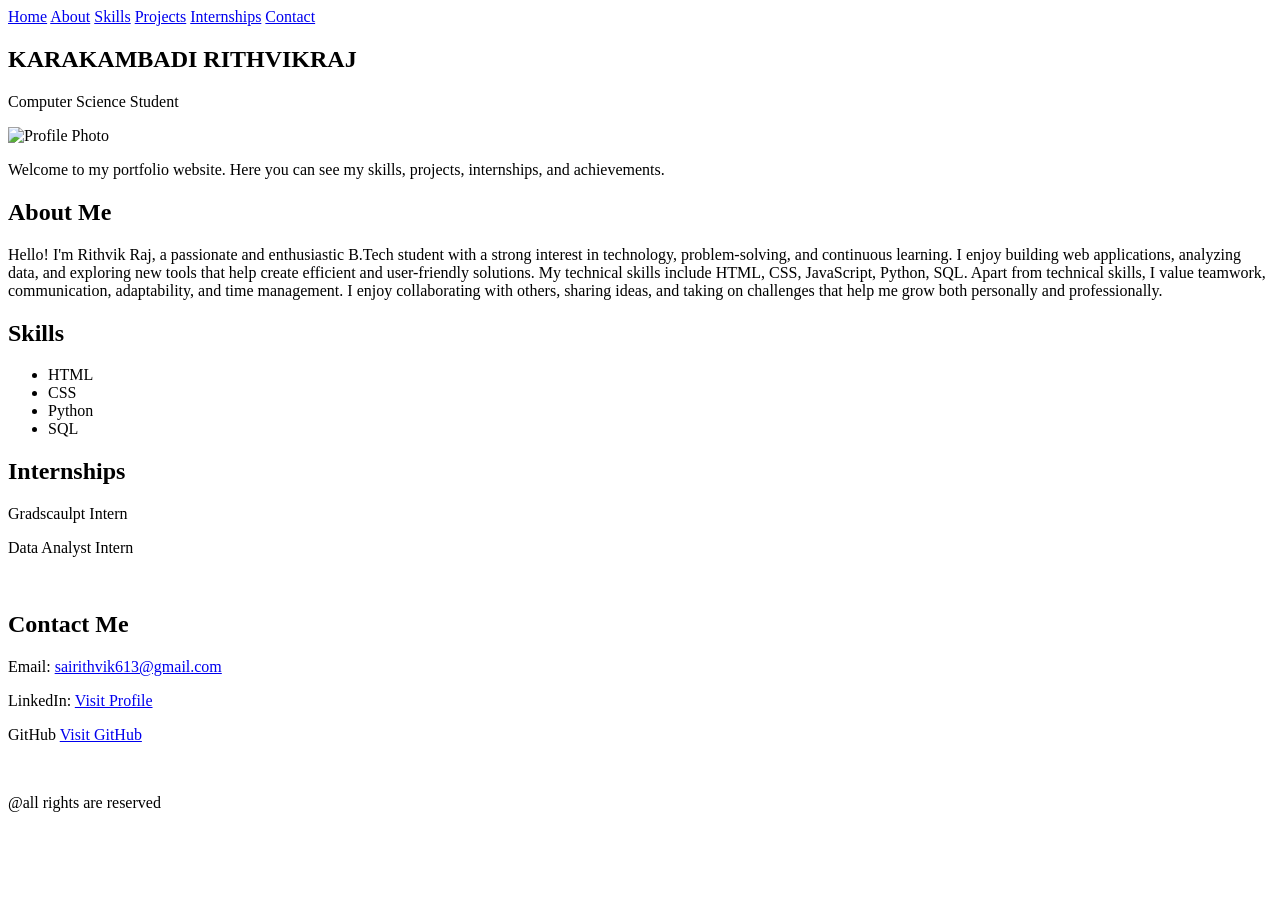
==== index.html @ 96484dbb "Add files via upload" ====
<html>
    <head>
        <meta name="viewport" content="width=device-width, initial-scale=1.0">
        <title>my portfolio</title>
        <link rel="stylesheet" href="style1.css">
    </head>
    <body>
        <nav>
            <a href="#home">Home</a>
            <a href="#about">About</a>
            <a href="#skills">Skills</a>
            <a href="#projects">Projects</a>
            <a href="#internships">Internships</a>
            <a href="#contact">Contact</a>
         </nav>
         <section id="home">
            <h1>KARAKAMBADI RITHVIKRAJ</h1>
            <p>Computer Science Student</p>
            <img src="profile1.jpg" alt="Profile Photo">
            <p>
                Welcome to my portfolio website.
                Here you can see  my skills,
                projects, internships, and achievements.
                </p>
             </section>
             <section id="about">
                <h2>About Me</h2>
                <p>
                    Hello! I'm Rithvik Raj, a passionate and enthusiastic B.Tech student with a strong interest in technology, problem-solving, and continuous learning. I enjoy building web applications, analyzing data, and exploring new tools that help create efficient and user-friendly solutions.
                    My technical skills include HTML, CSS, JavaScript, Python, SQL.
                    Apart from technical skills, I value teamwork, communication, adaptability, and time management. I enjoy collaborating with others, sharing ideas, and taking on challenges that help me grow both personally and professionally.
                </p>
            </section>
            <section id="skills">
                <h2>Skills</h2>
                <ul>
                    <li>HTML</li>
                    <li>CSS</li>
                    <li>Python</li>
                    <li>SQL</li>
                </ul>
            </section>
            <section id="internships">
                <h2>Internships</h2>
                <p>Gradscaulpt Intern</p>
                <p>Data Analyst Intern</p>
                <br>
            </section>
            <section id="contact">
                <h2>Contact Me</h2>
                 <p>
                    Email:

    <a href="mailto:sairithvik613@gmail.com">
        sairithvik613@gmail.com</a>
    </p>
     <p>
    LinkedIn:
    <a href="https://www.linkedin.com/in/rithvikraj-karakambadi-03bb1b37b" target="_blank">
        Visit Profile
    </a>
     </p>
     <p>
     GitHub
     <a href="https://github.com/rithvikraj-hub" target="_blank">
         Visit GitHub
     </a>
     </p>
    <br>
    </section>
    <footer>
    <p>@all rights are reserved</p>
    </footer>
    </body>
  </html>
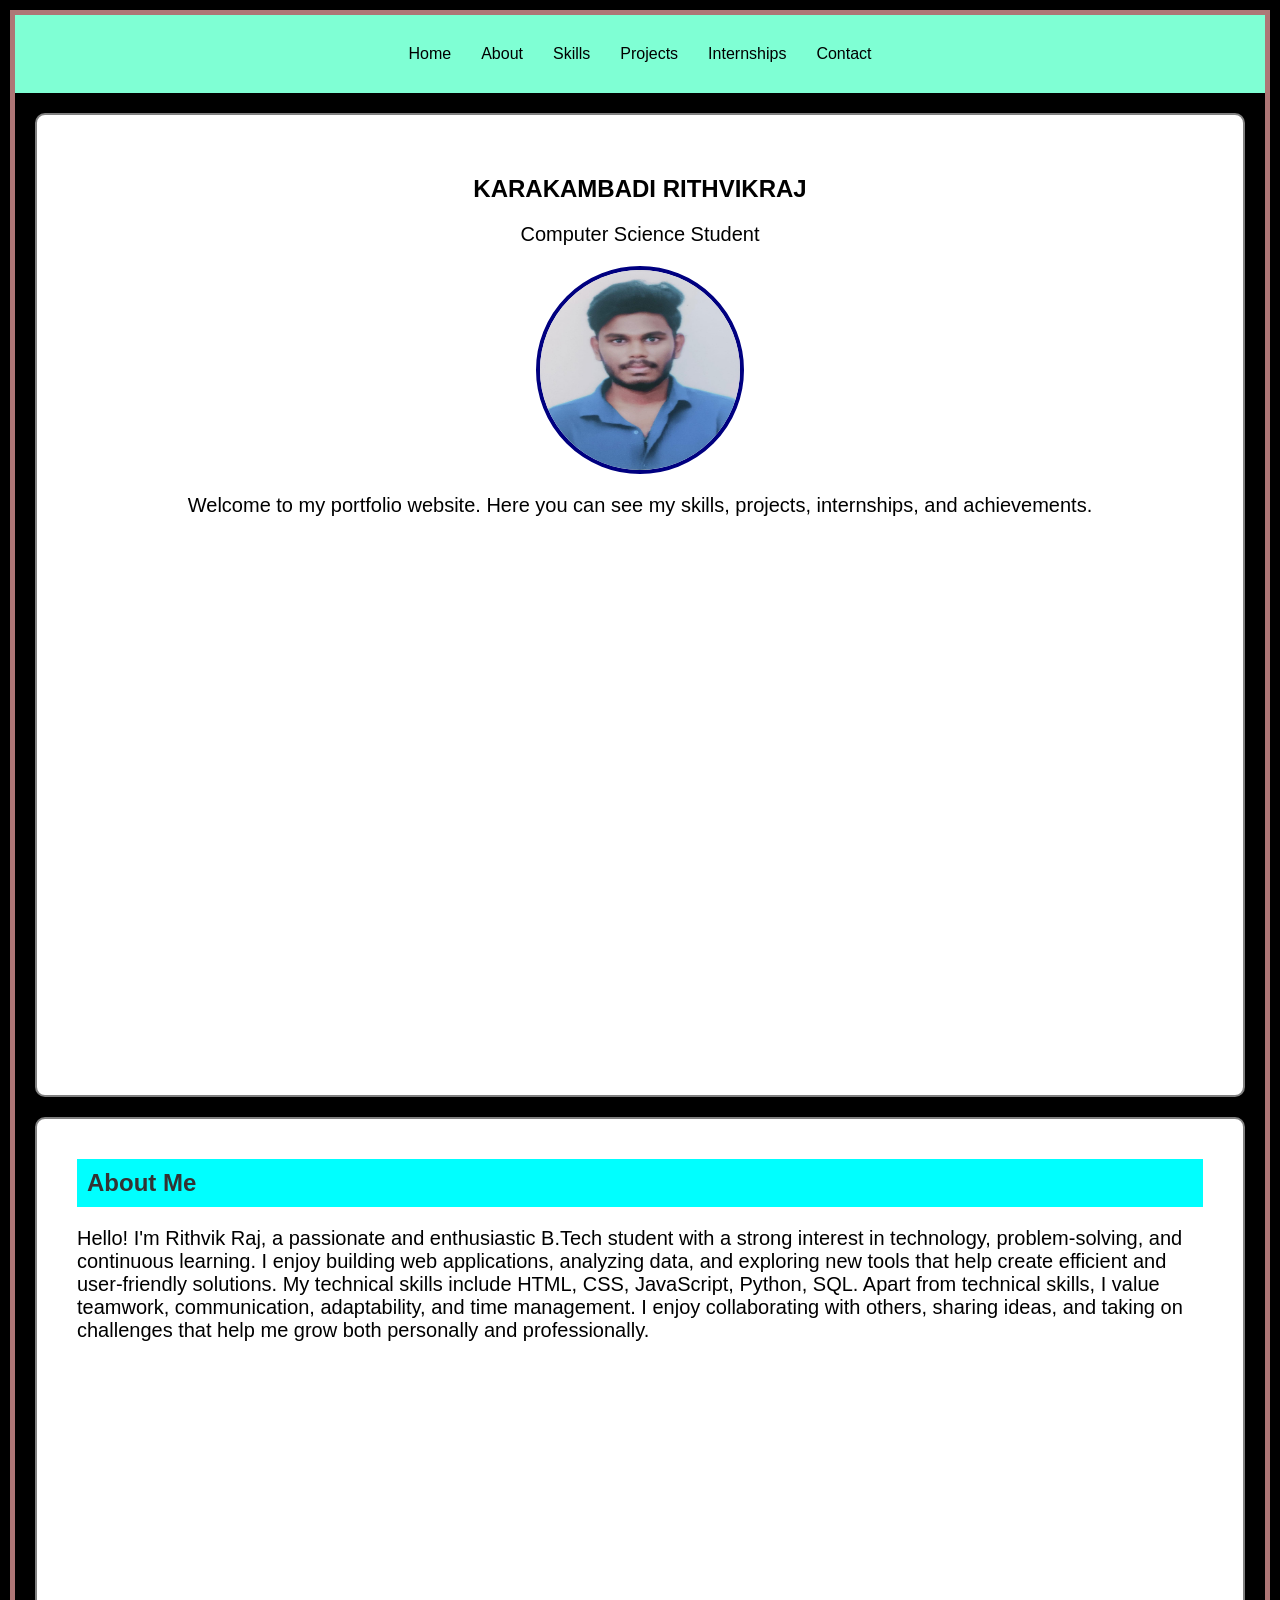
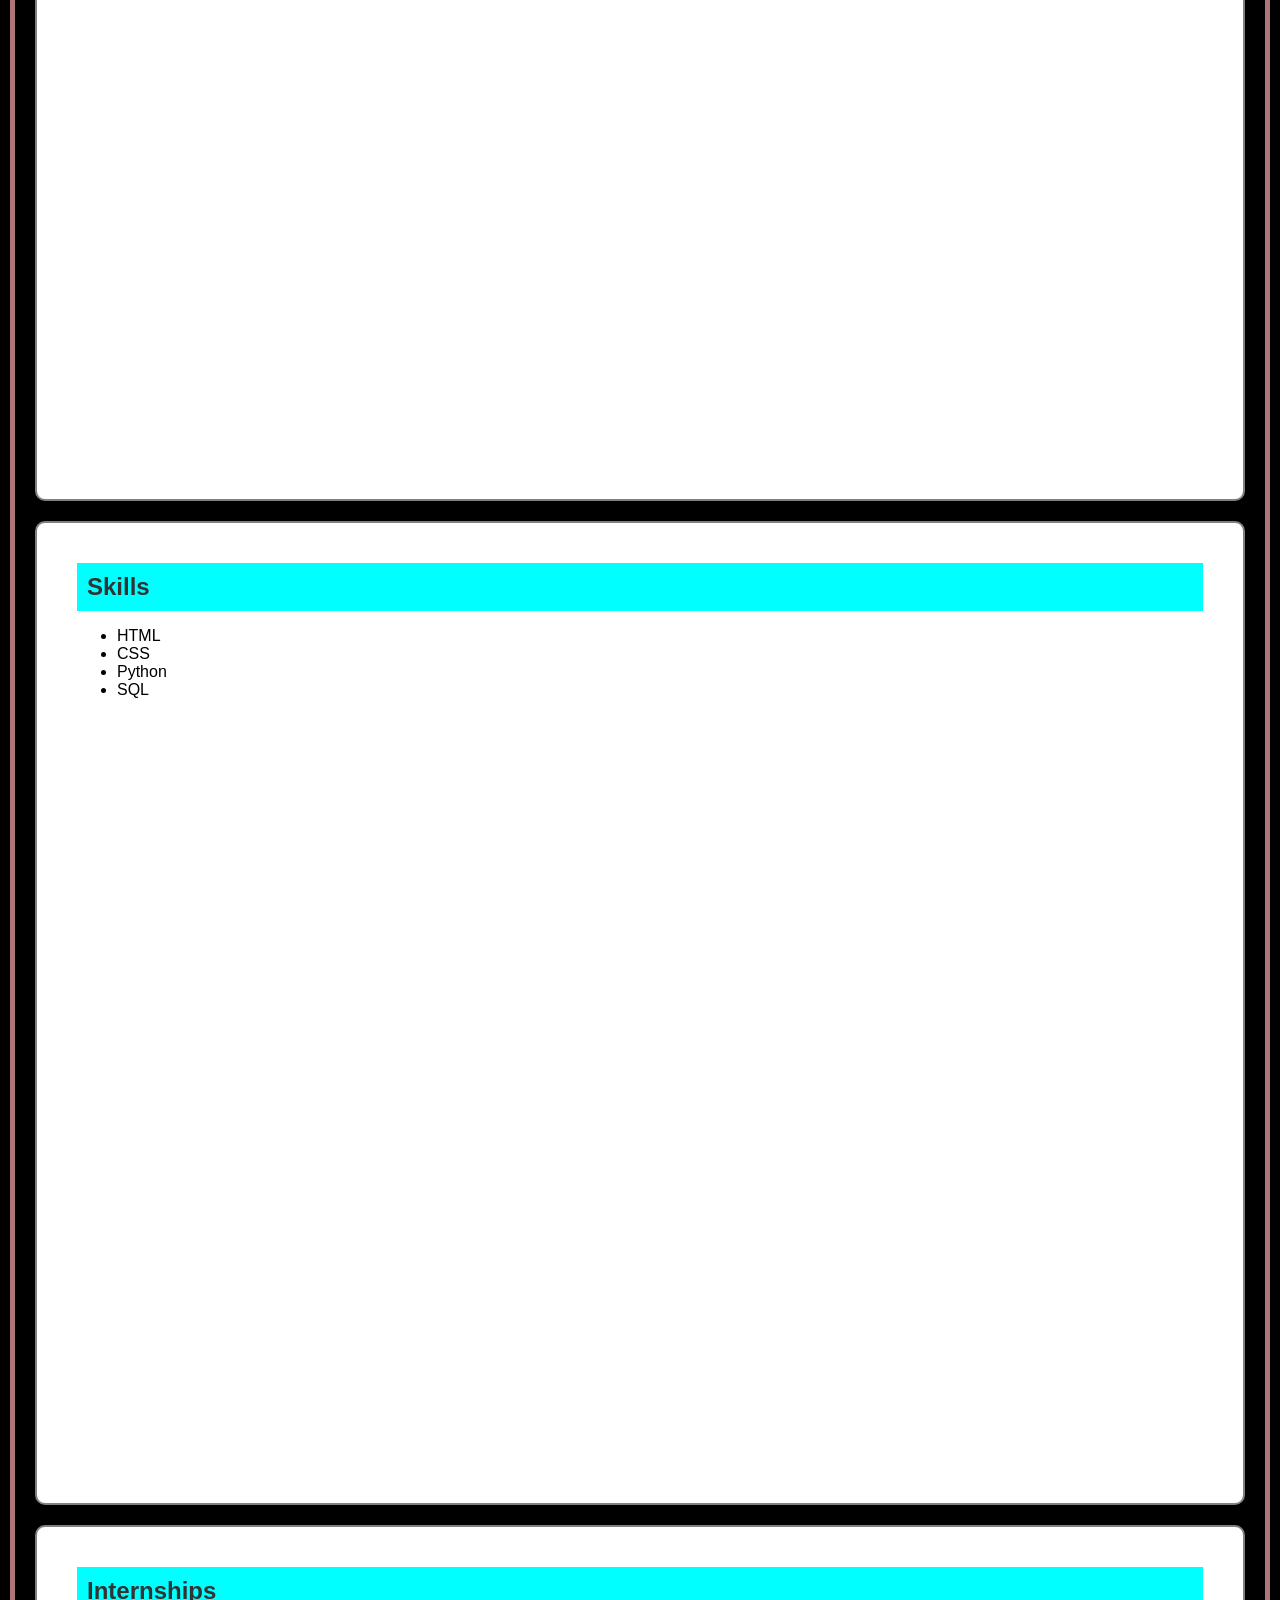
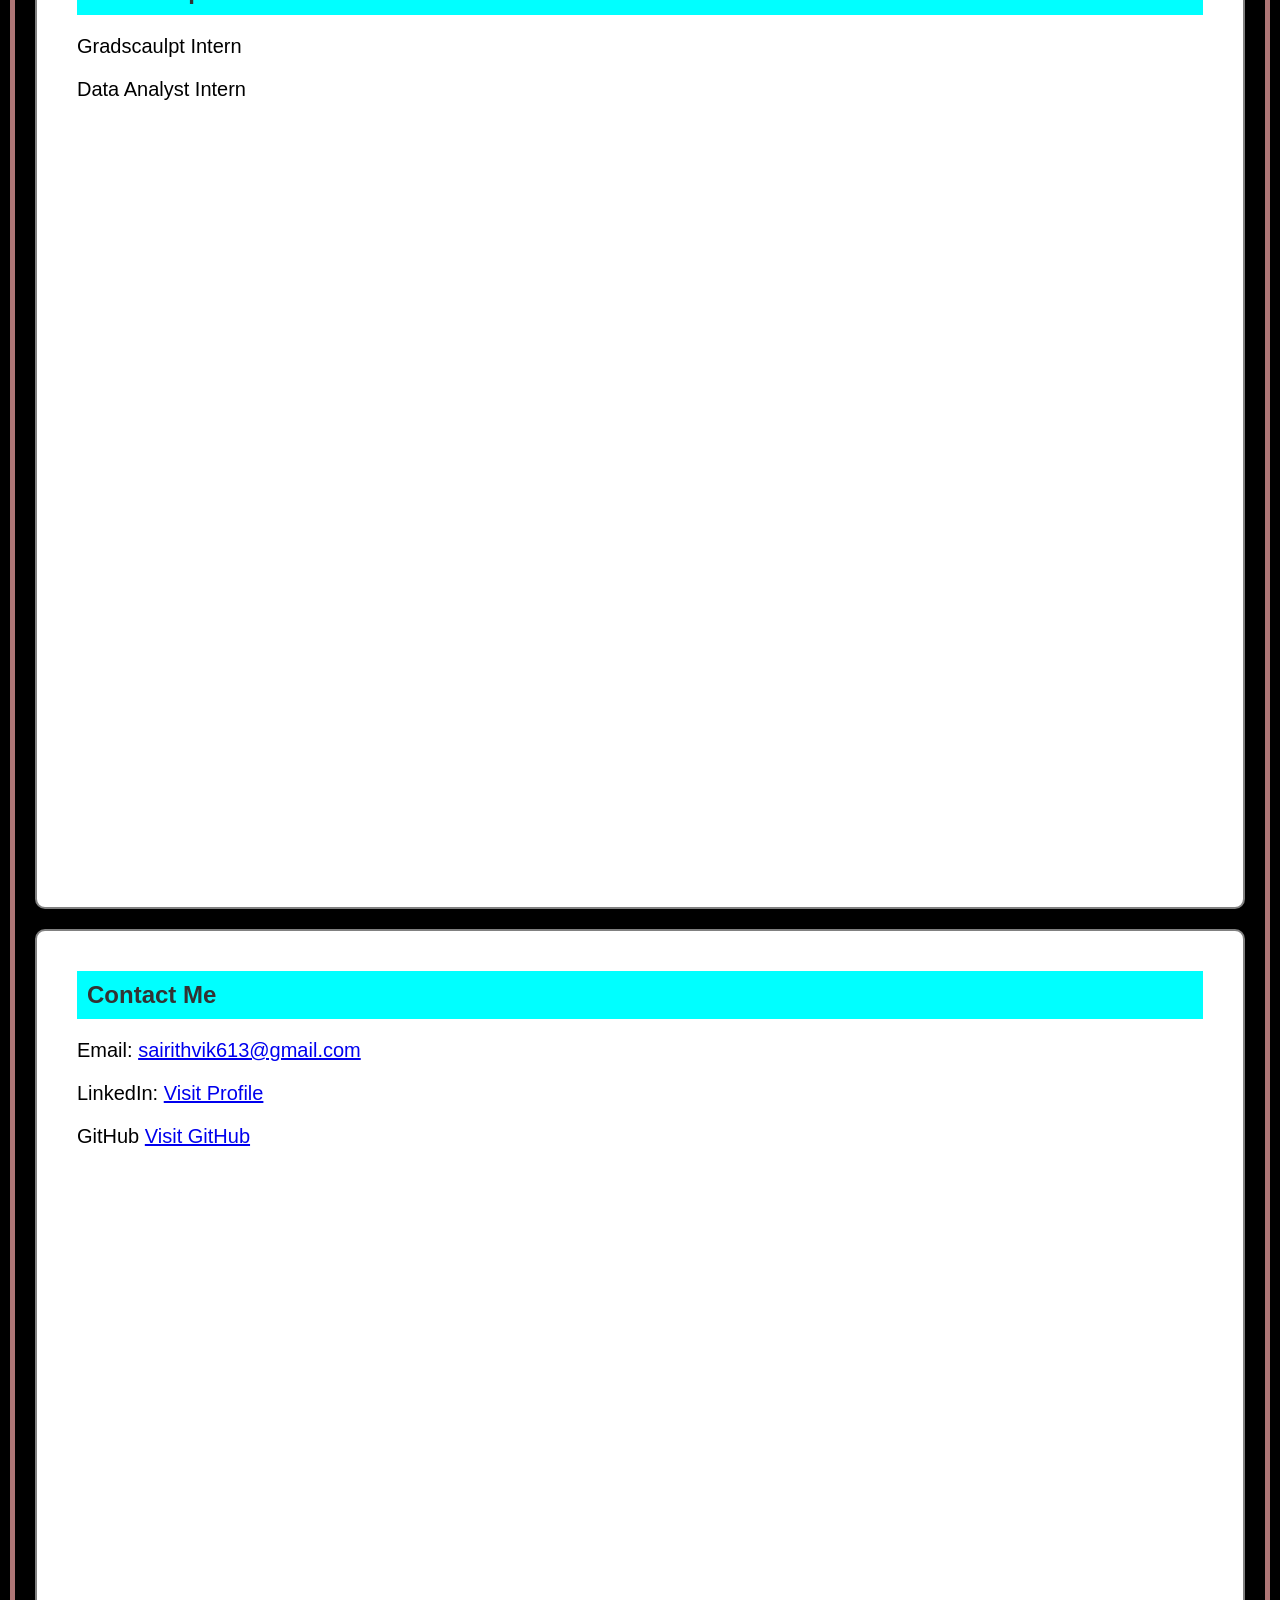
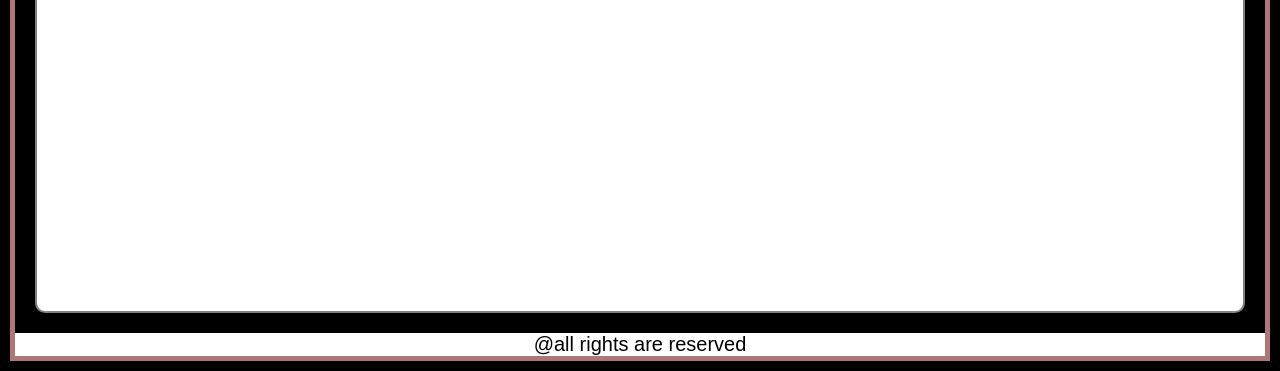
==== commit f2e32b38: "Update index.html" ====
--- a/index.html
+++ b/index.html
@@ -2,7 +2,7 @@
     <head>
         <meta name="viewport" content="width=device-width, initial-scale=1.0">
         <title>my portfolio</title>
-        <link rel="stylesheet" href="style1.css">
+        <link rel="stylesheet" href="style.css">
     </head>
     <body>
         <nav>
@@ -72,4 +72,4 @@
     <p>@all rights are reserved</p>
     </footer>
     </body>
-  </html>+  </html>
--- a/style.css
+++ b/style.css
@@ -0,0 +1,57 @@
+body{
+     min-height: 100vh;
+    font-family: Arial;
+    margin:10px;
+    padding:0;
+    border: 5px solid rgb(174, 118, 118);
+    background-color:black;
+}
+
+nav{
+    display: flex;
+    justify-content: center;
+    background-color:aquamarine;
+    position: sticky;
+    padding: 15px;
+}
+
+nav a{
+    color:black;
+    text-decoration:none;
+    margin:15px;
+}
+
+section{
+    min-height: 100vh;
+    border: 2px solid gray;
+    padding:40px;
+    margin:20px;
+    background-color: white;
+    border-radius:10px;
+}
+#home{
+     min-height:100vh;
+    text-align:center;
+}
+nav a:hover{
+    color:navy;
+}
+img{
+    width:200px;
+    height:200px;
+    border-radius:50%;
+    border:4px solid navy;
+}
+footer{
+    text-align:center;
+    background-color:white;
+}
+p{
+    font-style: normal;
+    font-size: 20px;
+}
+h2{ margin:0px;
+    padding:10px;
+    background-color: aqua;
+    color:#333;
+}
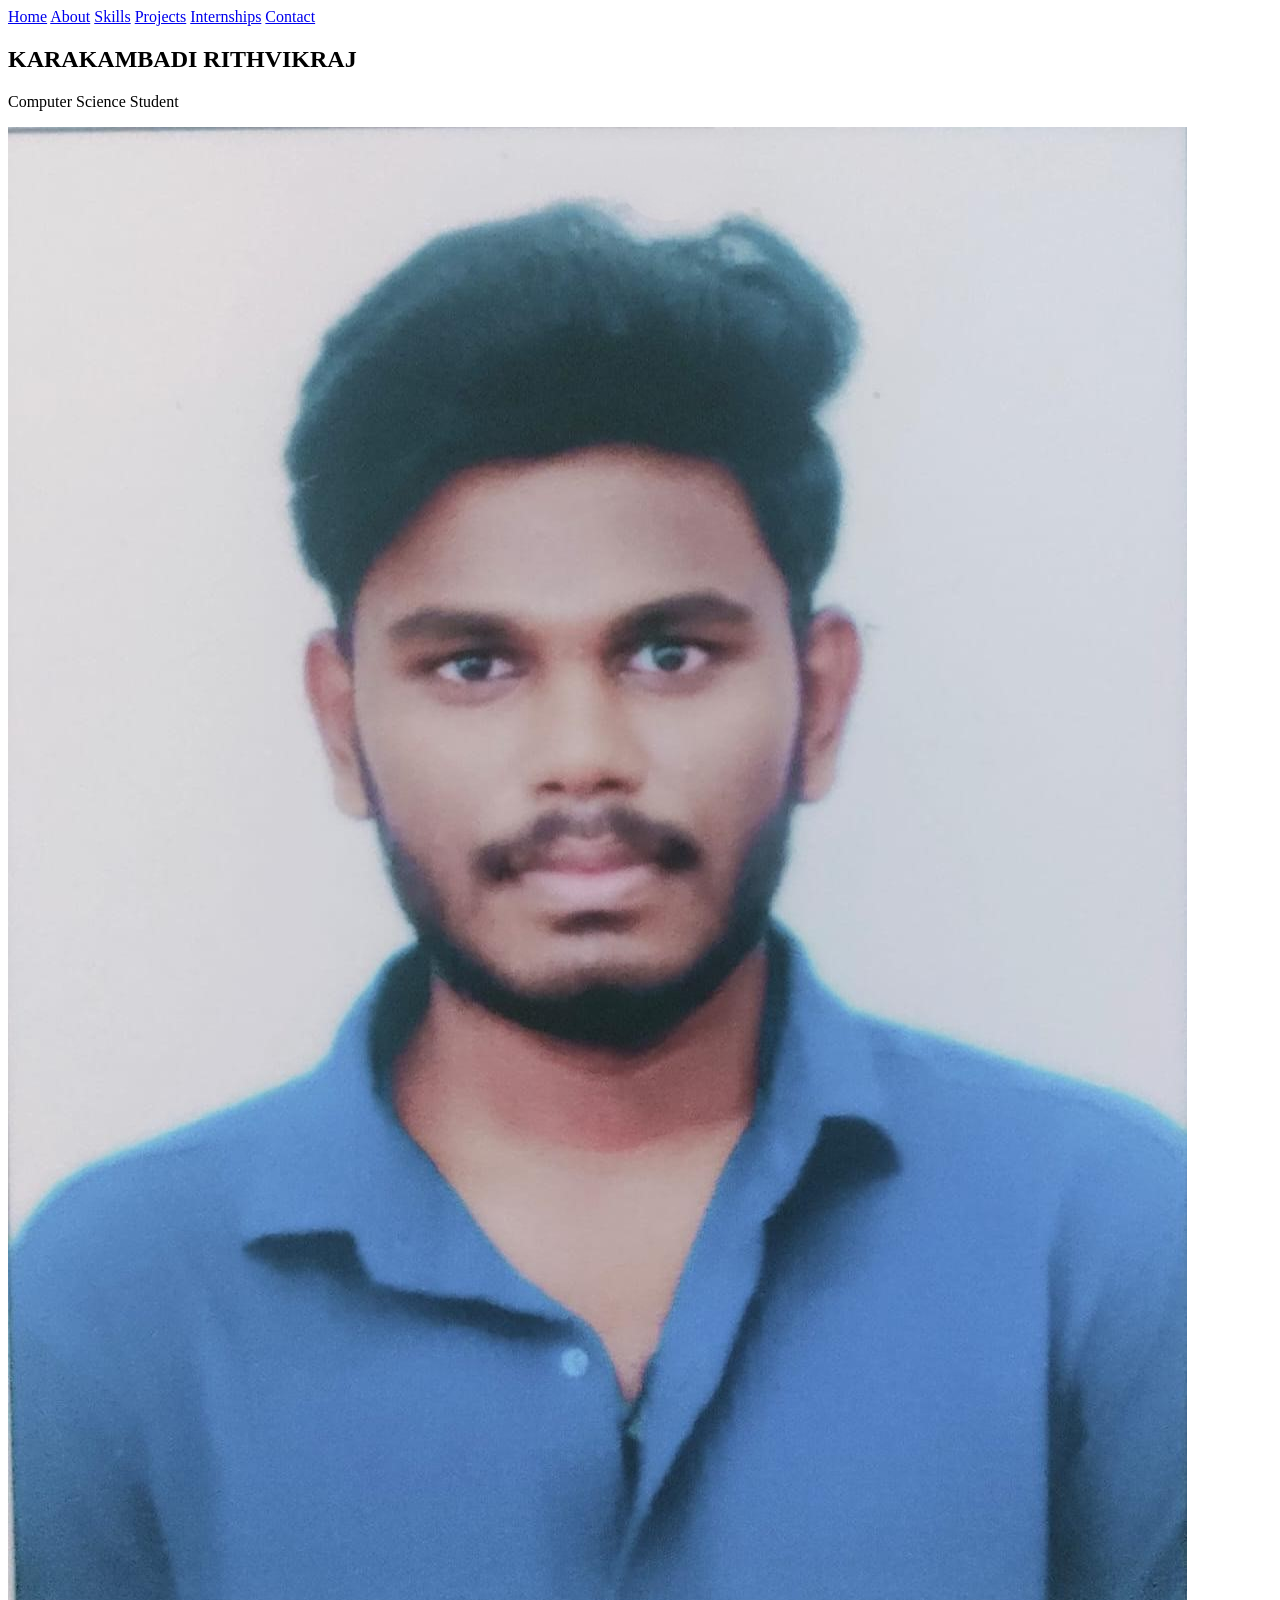
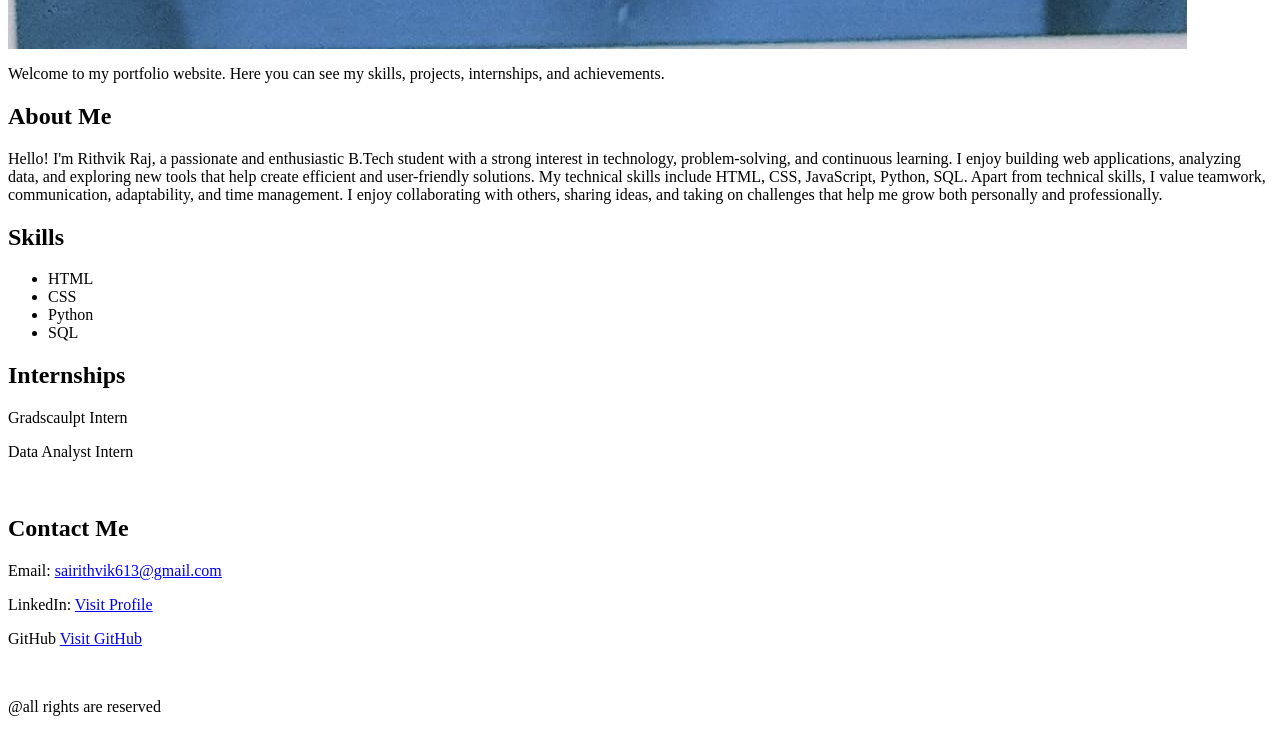
==== commit 52cb13ef: "Update index.html" ====
--- a/index.html
+++ b/index.html
@@ -2,7 +2,7 @@
     <head>
         <meta name="viewport" content="width=device-width, initial-scale=1.0">
         <title>my portfolio</title>
-        <link rel="stylesheet" href="style.css">
+        <link rel="stylesheet" href="style1.css">
     </head>
     <body>
         <nav>
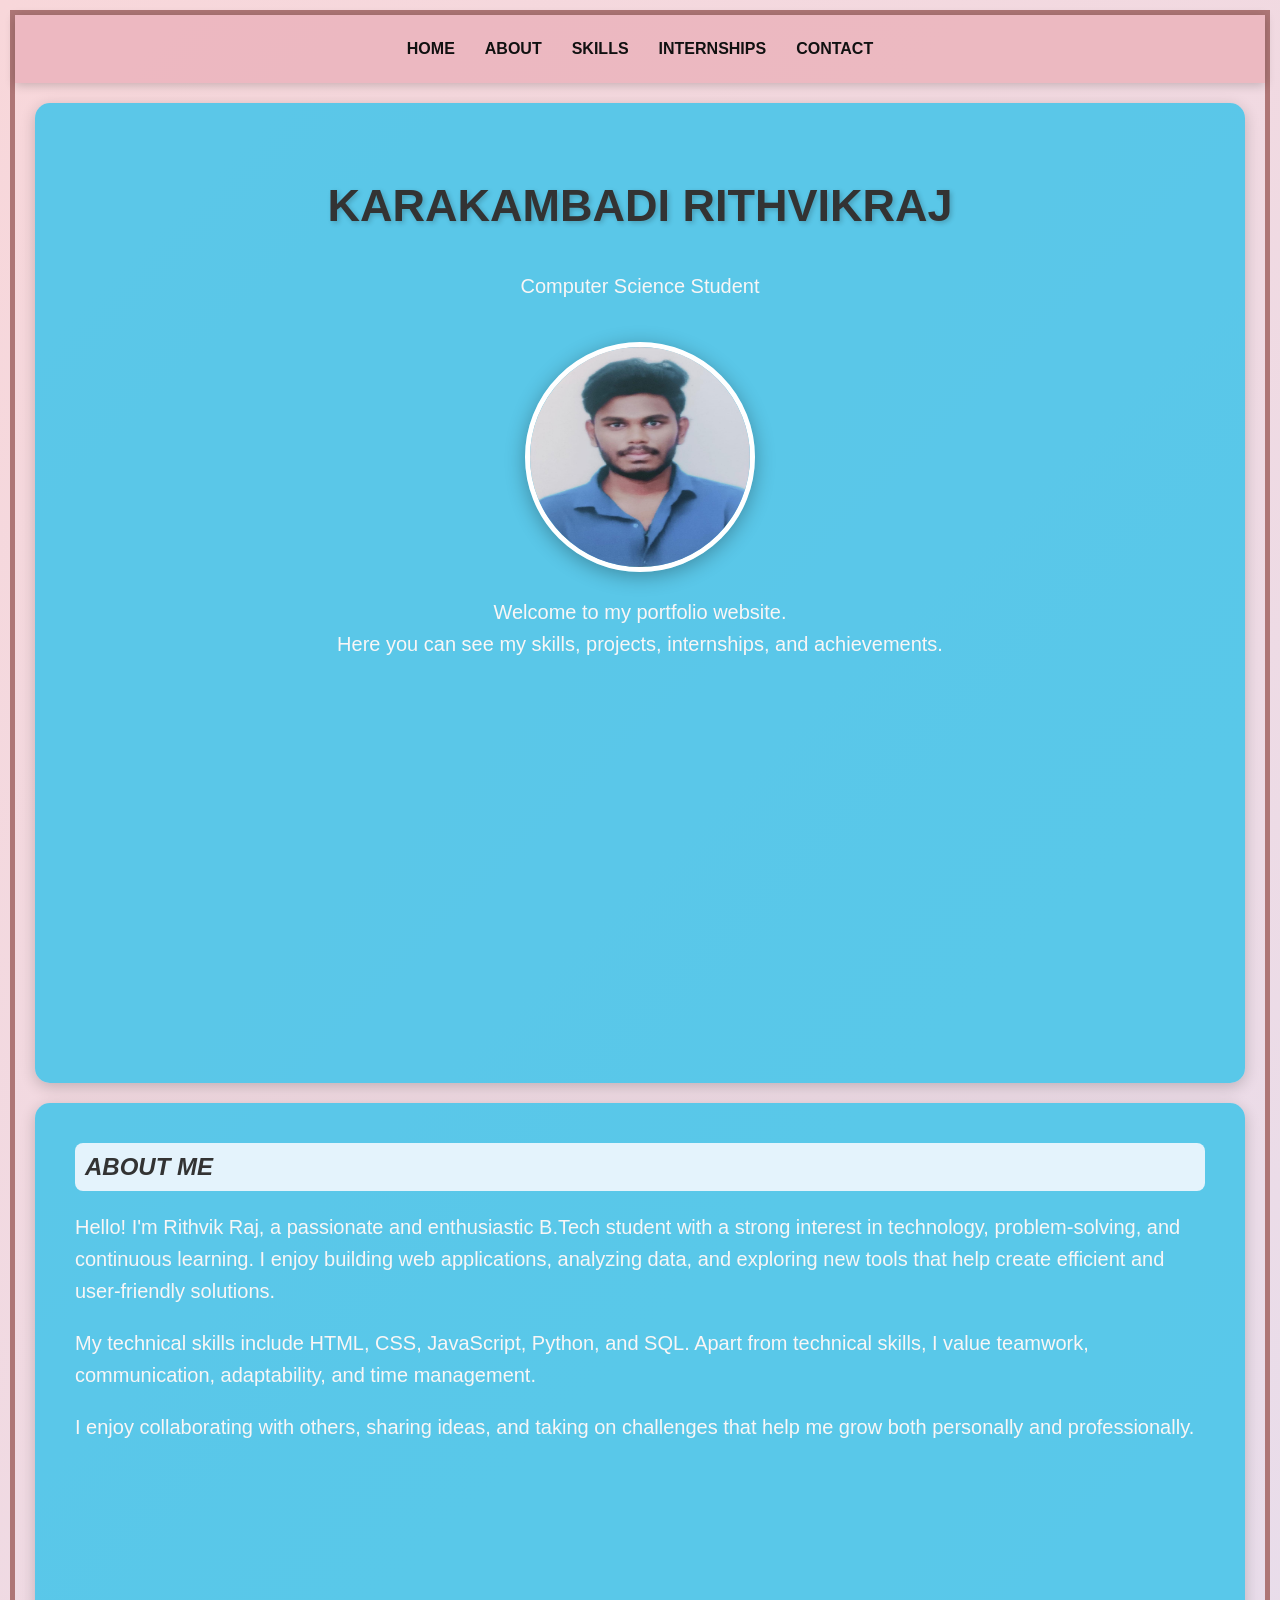
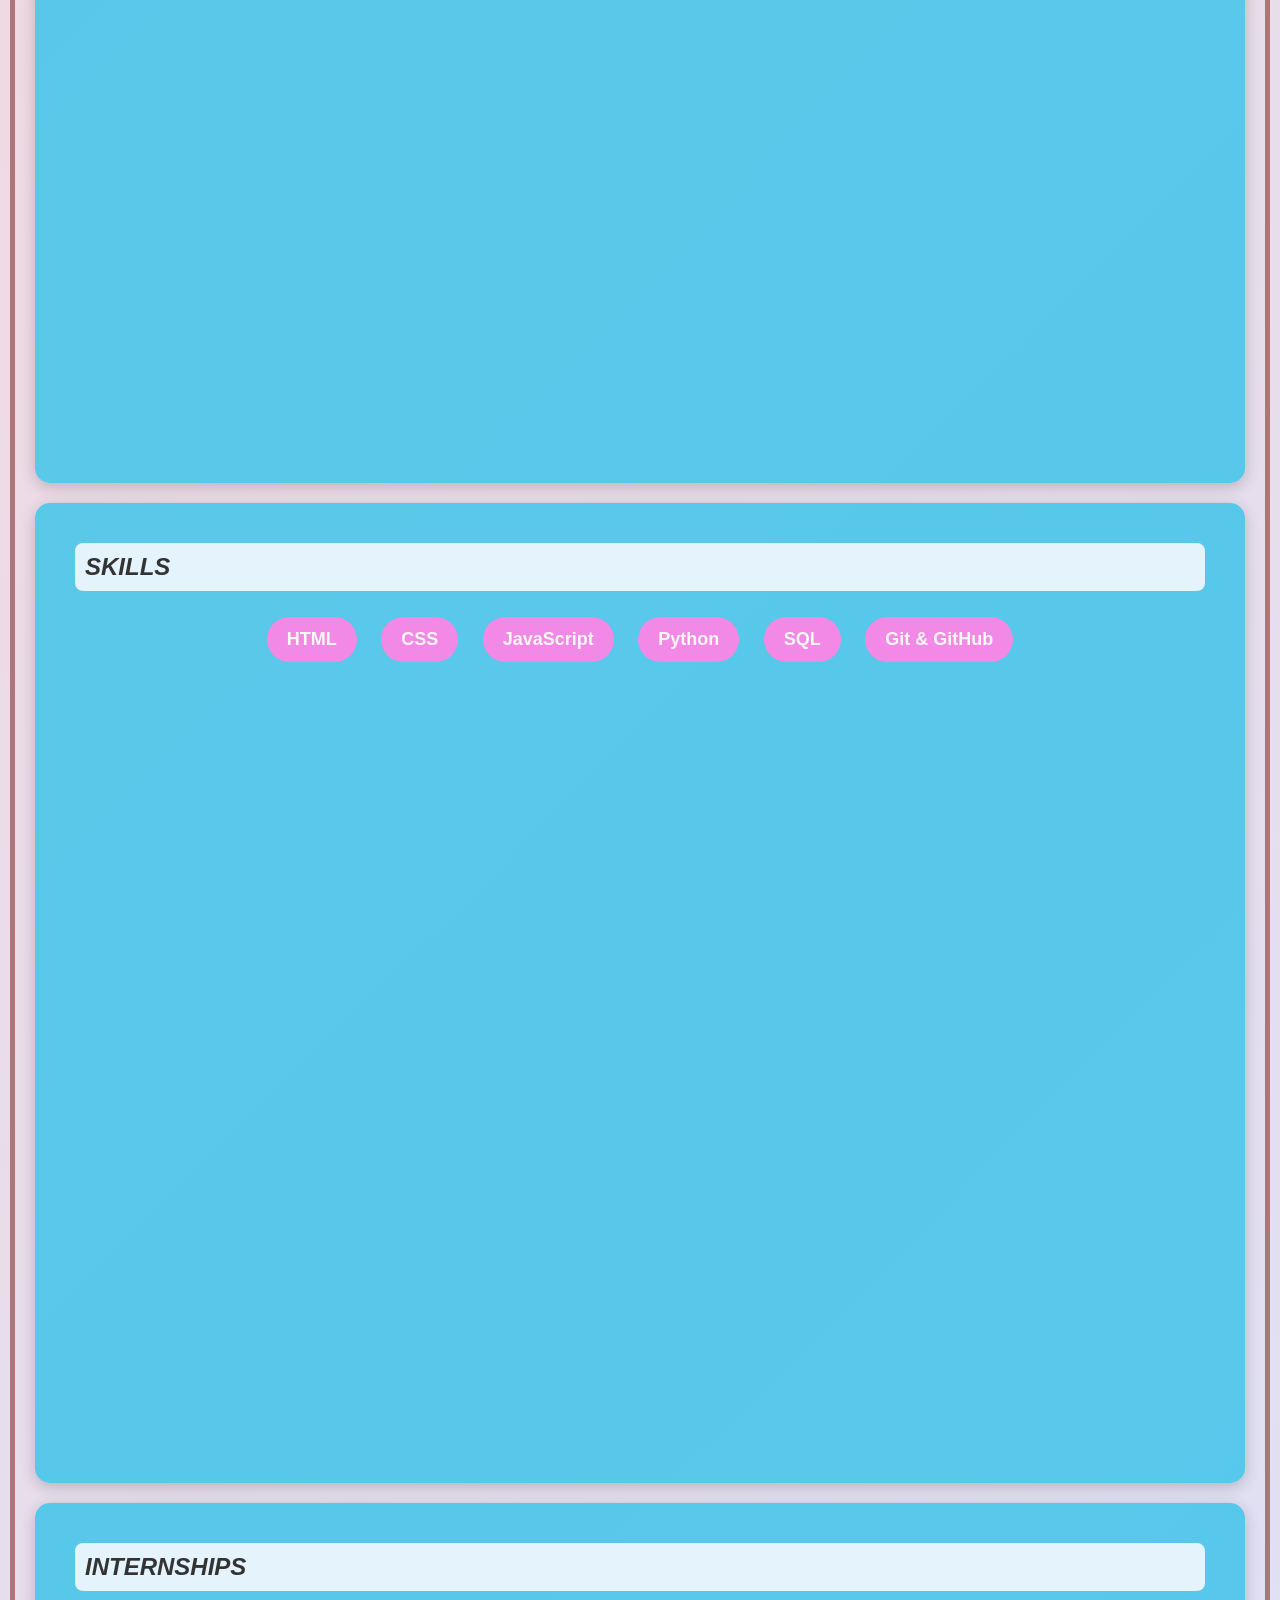
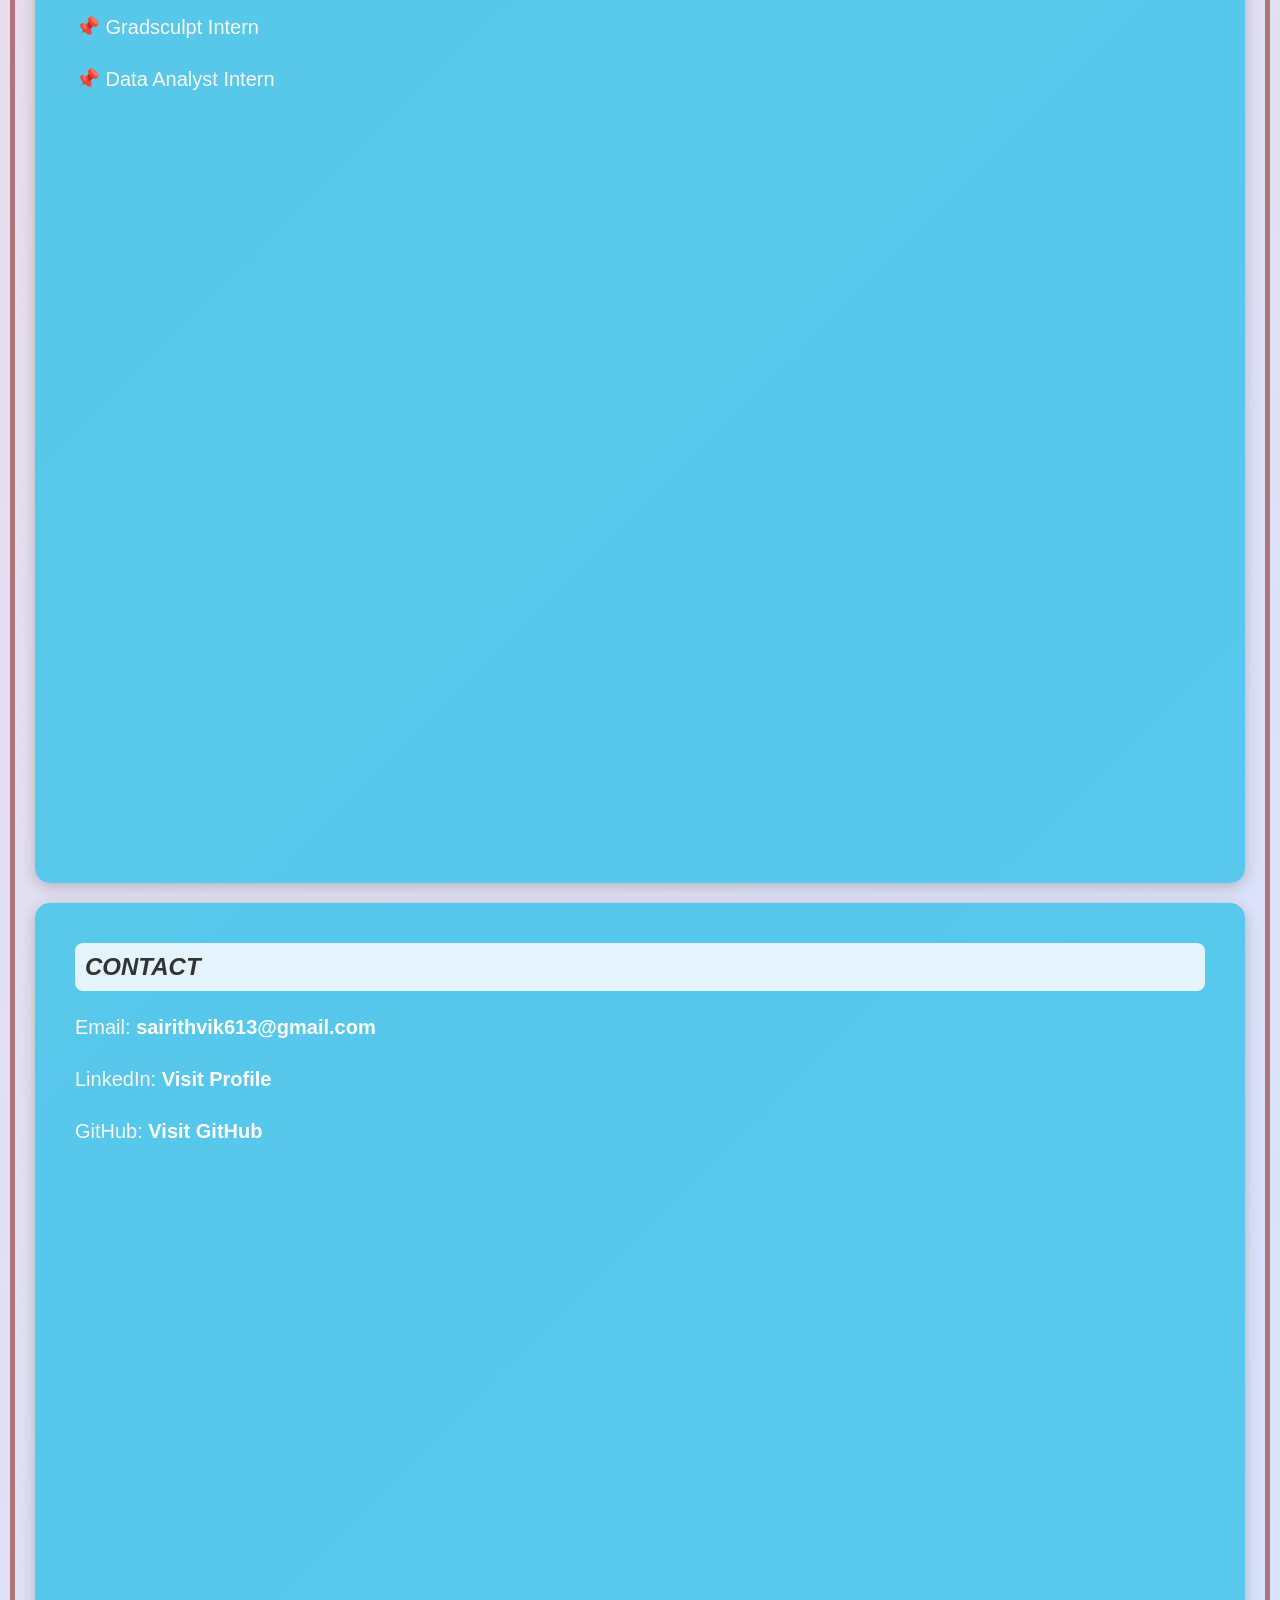
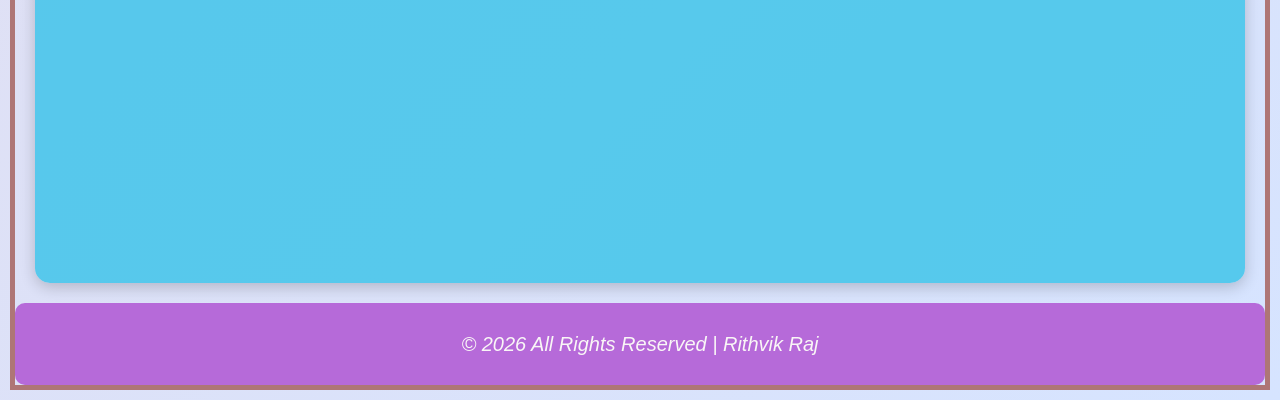
==== commit cfad0262: "Add files via upload" ====
--- a/index.html
+++ b/index.html
@@ -1,75 +1,104 @@
- <html>
-    <head>
-        <meta name="viewport" content="width=device-width, initial-scale=1.0">
-        <title>my portfolio</title>
-        <link rel="stylesheet" href="style1.css">
-    </head>
-    <body>
-        <nav>
-            <a href="#home">Home</a>
-            <a href="#about">About</a>
-            <a href="#skills">Skills</a>
-            <a href="#projects">Projects</a>
-            <a href="#internships">Internships</a>
-            <a href="#contact">Contact</a>
-         </nav>
-         <section id="home">
-            <h1>KARAKAMBADI RITHVIKRAJ</h1>
-            <p>Computer Science Student</p>
-            <img src="profile1.jpg" alt="Profile Photo">
-            <p>
-                Welcome to my portfolio website.
-                Here you can see  my skills,
-                projects, internships, and achievements.
-                </p>
-             </section>
-             <section id="about">
-                <h2>About Me</h2>
-                <p>
-                    Hello! I'm Rithvik Raj, a passionate and enthusiastic B.Tech student with a strong interest in technology, problem-solving, and continuous learning. I enjoy building web applications, analyzing data, and exploring new tools that help create efficient and user-friendly solutions.
-                    My technical skills include HTML, CSS, JavaScript, Python, SQL.
-                    Apart from technical skills, I value teamwork, communication, adaptability, and time management. I enjoy collaborating with others, sharing ideas, and taking on challenges that help me grow both personally and professionally.
-                </p>
-            </section>
-            <section id="skills">
-                <h2>Skills</h2>
-                <ul>
-                    <li>HTML</li>
-                    <li>CSS</li>
-                    <li>Python</li>
-                    <li>SQL</li>
-                </ul>
-            </section>
-            <section id="internships">
-                <h2>Internships</h2>
-                <p>Gradscaulpt Intern</p>
-                <p>Data Analyst Intern</p>
-                <br>
-            </section>
-            <section id="contact">
-                <h2>Contact Me</h2>
-                 <p>
-                    Email:
+<!DOCTYPE html>
+<html lang="en">
+<head>
+    <meta charset="UTF-8">
+    <meta name="viewport" content="width=device-width, initial-scale=1.0">
+    <title>My Portfolio</title>
+    <link rel="stylesheet" href="style.css">
+</head>
+<body>
 
-    <a href="mailto:sairithvik613@gmail.com">
-        sairithvik613@gmail.com</a>
-    </p>
-     <p>
-    LinkedIn:
-    <a href="https://www.linkedin.com/in/rithvikraj-karakambadi-03bb1b37b" target="_blank">
-        Visit Profile
-    </a>
-     </p>
-     <p>
-     GitHub
-     <a href="https://github.com/rithvikraj-hub" target="_blank">
-         Visit GitHub
-     </a>
-     </p>
-    <br>
+    <nav>
+        <a href="#home">HOME</a>
+        <a href="#about">ABOUT</a>
+        <a href="#skills">SKILLS</a>
+        <a href="#internships">INTERNSHIPS</a>
+        <a href="#contact">CONTACT</a>
+    </nav>
+
+    <section id="home">
+        <h1>KARAKAMBADI RITHVIKRAJ</h1>
+        <p>Computer Science Student</p>
+
+        <img src="profile1.jpg" alt="Profile Photo">
+
+        <p>
+            Welcome to my portfolio website.<br>
+            Here you can see my skills, projects,
+            internships, and achievements.
+        </p>
     </section>
+
+    <section id="about">
+        <h2>ABOUT ME</h2>
+
+        <p>
+            Hello! I'm Rithvik Raj, a passionate and enthusiastic B.Tech student
+            with a strong interest in technology, problem-solving, and continuous learning.
+            I enjoy building web applications, analyzing data, and exploring new tools
+            that help create efficient and user-friendly solutions.
+        </p>
+
+        <p>
+            My technical skills include HTML, CSS, JavaScript, Python, and SQL.
+            Apart from technical skills, I value teamwork, communication,
+            adaptability, and time management.
+        </p>
+
+        <p>
+            I enjoy collaborating with others, sharing ideas, and taking on
+            challenges that help me grow both personally and professionally.
+        </p>
+    </section>
+
+    <section id="skills">
+        <h2>SKILLS</h2>
+
+        <ul>
+            <li>HTML</li>
+            <li>CSS</li>
+            <li>JavaScript</li>
+            <li>Python</li>
+            <li>SQL</li>
+            <li>Git & GitHub</li>
+        </ul>
+    </section>
+
+    <section id="internships">
+        <h2>INTERNSHIPS</h2>
+
+        <p>📌 Gradsculpt Intern</p>
+        <p>📌 Data Analyst Intern</p>
+    </section>
+
+    <section id="contact">
+        <h2>CONTACT</h2>
+
+        <p>
+            Email:
+            <a href="mailto:sairithvik613@gmail.com">
+                sairithvik613@gmail.com
+            </a>
+        </p>
+
+        <p>
+            LinkedIn:
+            <a href="https://www.linkedin.com/in/rithvikraj-karakambadi-03bb1b37b" target="_blank">
+                Visit Profile
+            </a>
+        </p>
+
+        <p>
+            GitHub:
+            <a href="https://github.com/rithvikraj-hub" target="_blank">
+                Visit GitHub
+            </a>
+        </p>
+    </section>
+
     <footer>
-    <p>@all rights are reserved</p>
+        <p>© 2026 All Rights Reserved | Rithvik Raj</p>
     </footer>
-    </body>
-  </html>
+
+</body>
+</html>
--- a/style.css
+++ b/style.css
@@ -0,0 +1,163 @@
+html{
+    scroll-behavior: smooth;
+}
+
+body{
+    min-height: 100vh;
+    font-family: Arial, sans-serif;
+    margin: 10px;
+    padding: 0;
+    border: 5px solid rgb(174, 118, 118);
+    background: linear-gradient(135deg,#f8d7da,#d6e4ff);
+}
+
+nav{
+    display:flex;
+    justify-content:center;
+    background:rgba(236,181,190,0.9);
+    position:sticky;
+    top:0;
+    padding:10px;
+    box-shadow:0 2px 10px rgba(0,0,0,0.2);
+    z-index:1000;
+}
+
+nav a{
+    color:#111;
+    text-decoration:none;
+    margin:15px;
+    font-weight:bold;
+    transition:0.3s;
+}
+
+nav a:hover{
+    color:navy;
+    transform:scale(1.1);
+}
+
+section{
+    min-height:100vh;
+    padding:40px;
+    margin:20px;
+    background:rgba(64,197,234,0.85);
+    border-radius:15px;
+    box-shadow:0 4px 15px rgba(0,0,0,0.2);
+    transition:0.3s;
+    scroll-margin-top:80px;
+}
+
+section:hover{
+    transform:translateY(-5px);
+}
+
+#home{
+    text-align:center;
+}
+
+img{
+    width:220px;
+    height:220px;
+    border-radius:50%;
+    border:5px solid white;
+    box-shadow:0 4px 20px rgba(0,0,0,0.3);
+    margin-top:20px;
+}
+
+h1{
+    color:#333;
+    font-size:45px;
+    text-shadow:2px 2px 5px rgba(0,0,0,0.2);
+}
+
+h2{
+    margin:0;
+    padding:10px;
+    background-color:rgb(228, 243, 252);
+    color:#333;
+    font-style:italic;
+    border-radius:8px;
+}
+
+p{
+    color:rgb(249,246,246);
+    font-size:20px;
+    line-height:1.6;
+}
+
+#skills ul{
+    list-style:none;
+    padding:0;
+    text-align:center;
+}
+
+#skills li{
+    display:inline-block;
+    background-color:rgb(243, 137, 230);
+    color:rgb(249,246,246);
+    padding:12px 20px;
+    margin:10px;
+    border-radius:25px;
+    font-size:18px;
+    font-weight:bold;
+    transition:0.3s;
+}
+
+#skills li:hover{
+    transform:scale(1.1);
+    background-color:rgb(182,106,217);
+}
+
+a{
+    color:white;
+    font-weight:bold;
+    text-decoration:none;
+}
+
+a:hover{
+    color:yellow;
+}
+
+footer{
+    text-align:center;
+    background-color:rgb(182,106,217);
+    padding:5px;
+    font-style:italic;
+    color:white;
+    border-radius:10px;
+    font-size:14px;
+}
+
+@media (max-width:768px){
+
+    nav{
+        flex-wrap:wrap;
+    }
+
+    nav a{
+        margin:8px;
+        font-size:14px;
+    }
+
+    h1{
+        font-size:30px;
+    }
+
+    p{
+        font-size:18px;
+    }
+
+    img{
+        width:180px;
+        height:180px;
+    }
+
+    section{
+        padding:20px;
+    }
+
+    #skills li{
+        display:block;
+        margin:10px auto;
+        width:200px;
+    }
+}
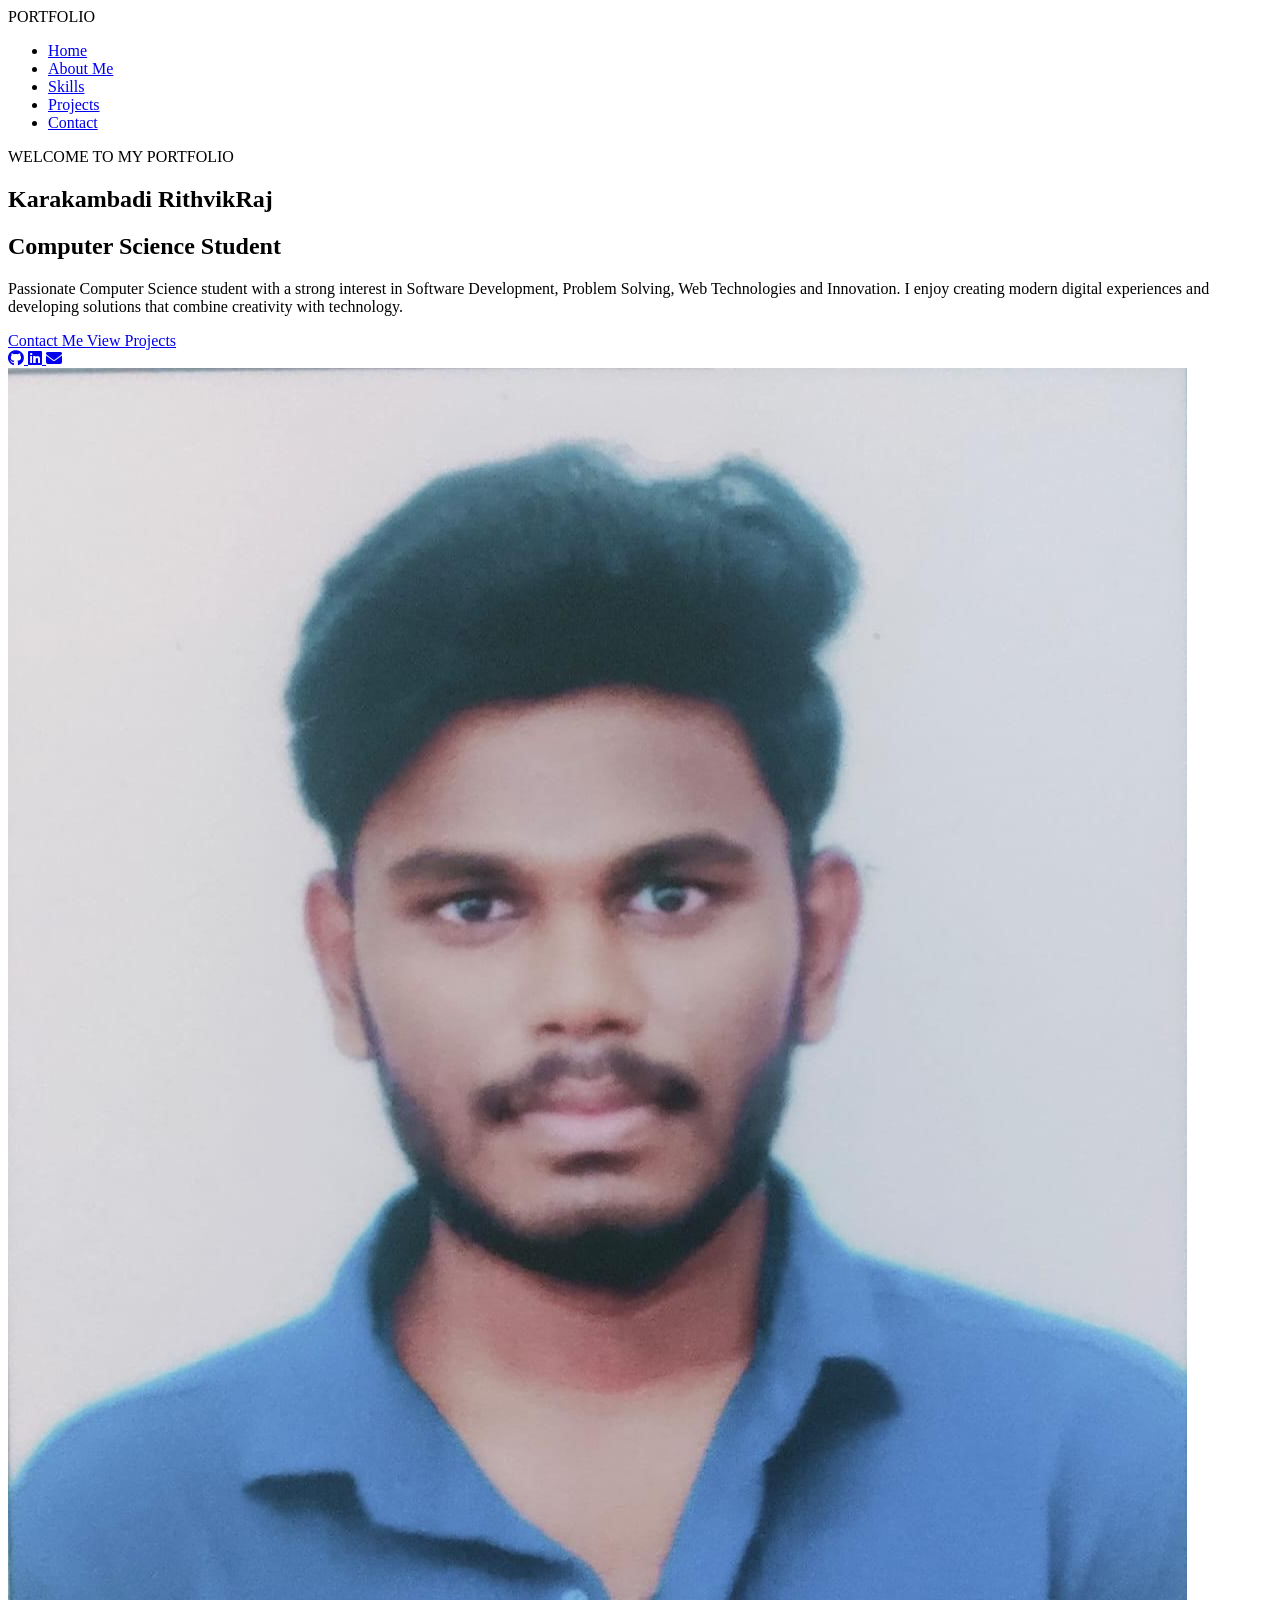
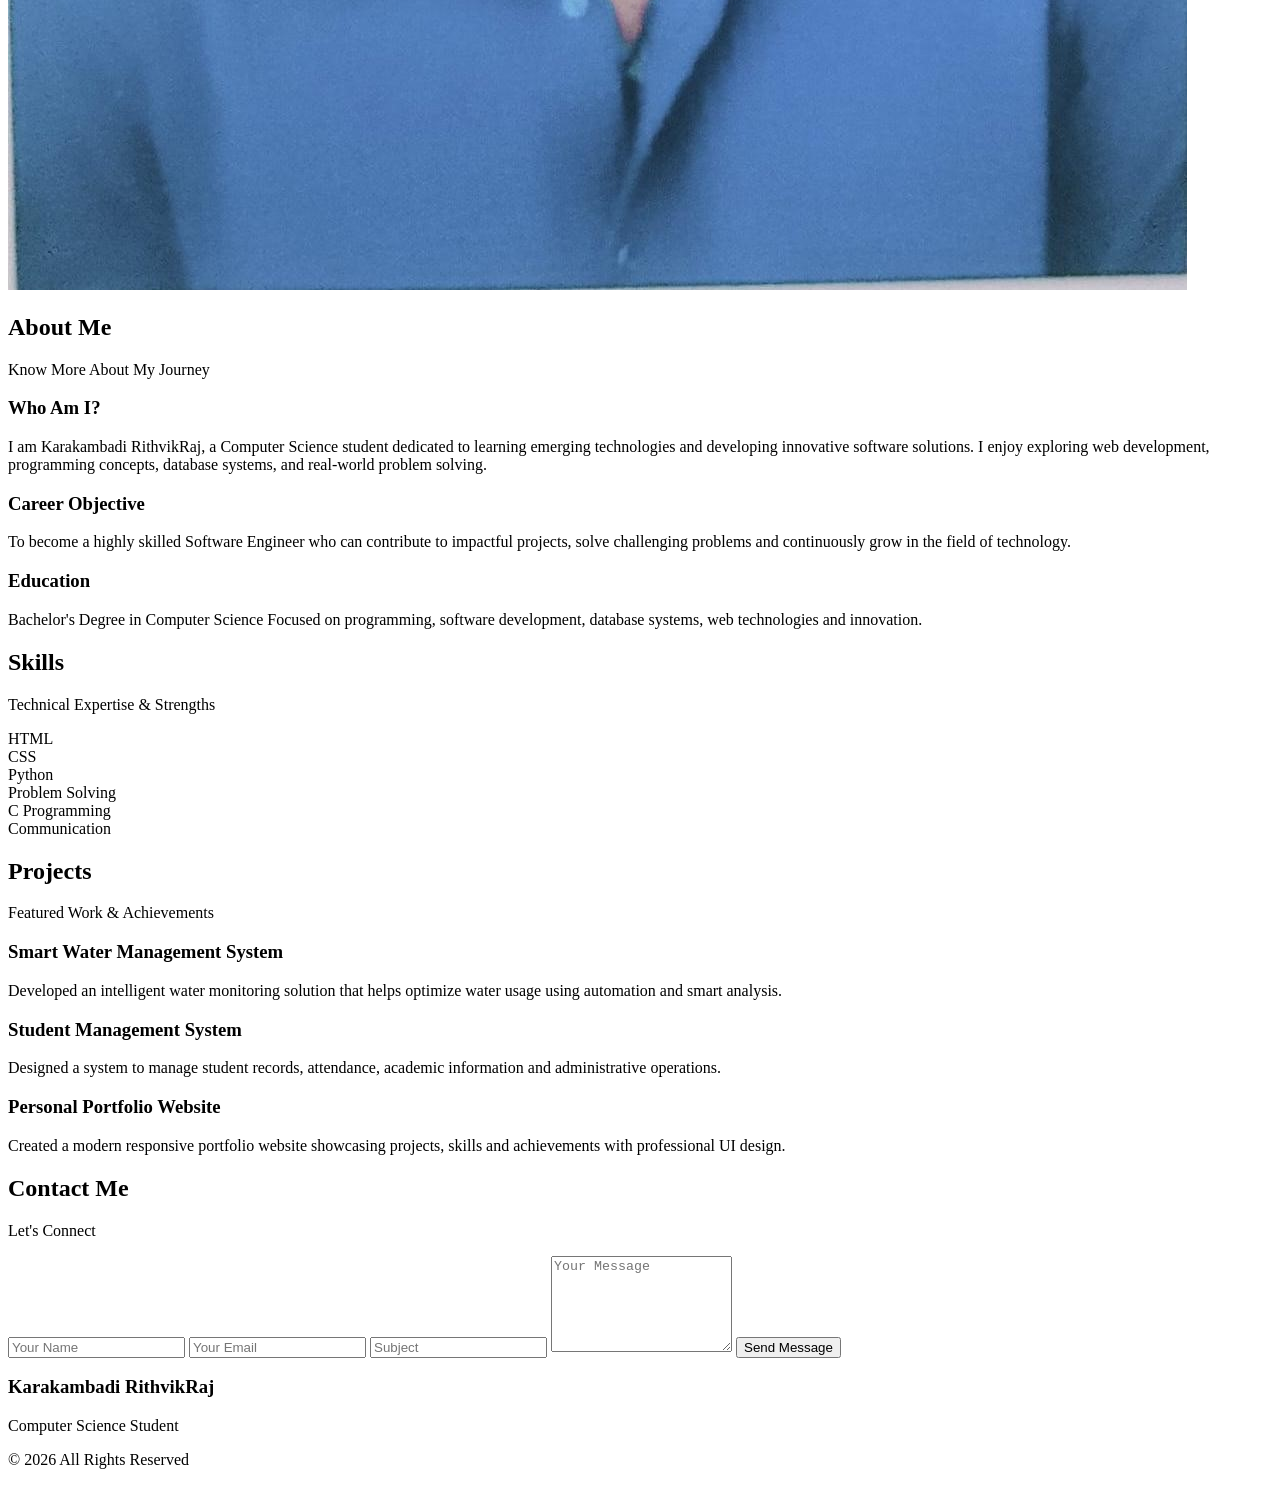
==== commit 3b2c1180: "Add files via upload" ====
--- a/index.html
+++ b/index.html
@@ -1,104 +1,375 @@
 <!DOCTYPE html>
 <html lang="en">
 <head>
-    <meta charset="UTF-8">
-    <meta name="viewport" content="width=device-width, initial-scale=1.0">
-    <title>My Portfolio</title>
-    <link rel="stylesheet" href="style.css">
+<meta charset="UTF-8">
+<meta name="viewport" content="width=device-width, initial-scale=1.0">
+
+<title>Karakambadi RithvikRaj | Portfolio</title>
+
+<link rel="stylesheet" href="style1.css">
+
+<link href="https://fonts.googleapis.com/css2?family=Cormorant+Garamond:wght@400;500;600;700&family=Poppins:wght@300;400;500;600&display=swap" rel="stylesheet">
+
+<link rel="stylesheet"
+href="https://cdnjs.cloudflare.com/ajax/libs/font-awesome/6.5.2/css/all.min.css">
+
 </head>
+
 <body>
-
-    <nav>
-        <a href="#home">HOME</a>
-        <a href="#about">ABOUT</a>
-        <a href="#skills">SKILLS</a>
-        <a href="#internships">INTERNSHIPS</a>
-        <a href="#contact">CONTACT</a>
-    </nav>
-
-    <section id="home">
-        <h1>KARAKAMBADI RITHVIKRAJ</h1>
-        <p>Computer Science Student</p>
-
-        <img src="profile1.jpg" alt="Profile Photo">
-
-        <p>
-            Welcome to my portfolio website.<br>
-            Here you can see my skills, projects,
-            internships, and achievements.
-        </p>
-    </section>
-
-    <section id="about">
-        <h2>ABOUT ME</h2>
-
-        <p>
-            Hello! I'm Rithvik Raj, a passionate and enthusiastic B.Tech student
-            with a strong interest in technology, problem-solving, and continuous learning.
-            I enjoy building web applications, analyzing data, and exploring new tools
-            that help create efficient and user-friendly solutions.
-        </p>
-
-        <p>
-            My technical skills include HTML, CSS, JavaScript, Python, and SQL.
-            Apart from technical skills, I value teamwork, communication,
-            adaptability, and time management.
-        </p>
-
-        <p>
-            I enjoy collaborating with others, sharing ideas, and taking on
-            challenges that help me grow both personally and professionally.
-        </p>
-    </section>
-
-    <section id="skills">
-        <h2>SKILLS</h2>
-
-        <ul>
-            <li>HTML</li>
-            <li>CSS</li>
-            <li>JavaScript</li>
-            <li>Python</li>
-            <li>SQL</li>
-            <li>Git & GitHub</li>
-        </ul>
-    </section>
-
-    <section id="internships">
-        <h2>INTERNSHIPS</h2>
-
-        <p>📌 Gradsculpt Intern</p>
-        <p>📌 Data Analyst Intern</p>
-    </section>
-
-    <section id="contact">
-        <h2>CONTACT</h2>
-
-        <p>
-            Email:
-            <a href="mailto:sairithvik613@gmail.com">
-                sairithvik613@gmail.com
-            </a>
-        </p>
-
-        <p>
-            LinkedIn:
-            <a href="https://www.linkedin.com/in/rithvikraj-karakambadi-03bb1b37b" target="_blank">
-                Visit Profile
-            </a>
-        </p>
-
-        <p>
-            GitHub:
-            <a href="https://github.com/rithvikraj-hub" target="_blank">
-                Visit GitHub
-            </a>
-        </p>
-    </section>
-
-    <footer>
-        <p>© 2026 All Rights Reserved | Rithvik Raj</p>
-    </footer>
+<header>
+
+<nav class="navbar">
+
+<div class="logo">
+PORTFOLIO
+</div>
+
+<ul class="nav-links">
+
+<li><a href="#home">Home</a></li>
+
+<li><a href="#about">About Me</a></li>
+
+<li><a href="#skills">Skills</a></li>
+
+<li><a href="#projects">Projects</a></li>
+
+<li><a href="#contact">Contact</a></li>
+
+</ul>
+
+</nav>
+
+</header>
+
+<!-- Home -->
+
+<section id="home" class="hero">
+
+<div class="hero-content">
+
+<p class="intro">
+WELCOME TO MY PORTFOLIO
+</p>
+
+<h1>
+Karakambadi RithvikRaj
+</h1>
+
+<h2>
+Computer Science Student
+</h2>
+
+<p class="hero-description">
+
+Passionate Computer Science student with a strong
+interest in Software Development, Problem Solving,
+Web Technologies and Innovation.
+
+I enjoy creating modern digital experiences and
+developing solutions that combine creativity with
+technology.
+
+</p>
+
+<div class="hero-buttons">
+
+<a href="#contact" class="btn-primary">
+Contact Me
+</a>
+
+<a href="#projects" class="btn-outline">
+View Projects
+</a>
+
+</div>
+
+<div class="social-icons">
+
+<a href="https://github.com/rithvikraj-hub" target="_blank">
+<i class="fab fa-github"></i>
+</a>
+
+<a href="https://www.linkedin.com/in/rithvikraj-karakambadi-03bb1b37b" target="_blank">
+<i class="fab fa-linkedin"></i>
+</a>
+
+<a href="mailto:rithvikraj2007@gmail.com">
+<i class="fas fa-envelope"></i>
+</a>
+
+</div>
+
+</div>
+
+<div class="hero-image">
+
+<div class="image-frame">
+
+<img src="profile1.jpg"
+alt="Karakambadi RithvikRaj">
+
+</div>
+
+</div>
+
+</section>
+
+<!-- About -->
+
+<section id="about">
+
+<div class="section-heading">
+
+<h2>About Me</h2>
+
+<p>
+Know More About My Journey
+</p>
+
+</div>
+
+<div class="about-container">
+
+<div class="about-card">
+
+<h3>Who Am I?</h3>
+
+<p>
+
+I am Karakambadi RithvikRaj,
+a Computer Science student dedicated
+to learning emerging technologies and
+developing innovative software solutions.
+
+I enjoy exploring web development,
+programming concepts, database systems,
+and real-world problem solving.
+
+</p>
+
+</div>
+
+<div class="about-card">
+
+<h3>Career Objective</h3>
+
+<p>
+
+To become a highly skilled Software Engineer
+who can contribute to impactful projects,
+solve challenging problems and continuously
+grow in the field of technology.
+
+</p>
+
+</div>
+
+<div class="about-card">
+
+<h3>Education</h3>
+
+<p>
+
+Bachelor's Degree in Computer Science
+
+Focused on programming,
+software development,
+database systems,
+web technologies and innovation.
+
+</p>
+
+</div>
+
+</div>
+
+</section>
+
+<!-- Skills -->
+
+<section id="skills">
+
+<div class="section-heading">
+
+<h2>Skills</h2>
+
+<p>
+Technical Expertise & Strengths
+</p>
+
+</div>
+
+<div class="skills-grid">
+
+<div class="skill-card">
+HTML
+</div>
+
+<div class="skill-card">
+CSS
+</div>
+
+<div class="skill-card">
+Python
+</div>
+
+<div class="skill-card">
+Problem Solving
+</div>
+
+<div class="skill-card">
+C Programming
+</div>
+
+<div class="skill-card">
+Communication
+</div>
+
+</div>
+
+</section>
+
+<!-- Projects -->
+
+<section id="projects">
+
+<div class="section-heading">
+
+<h2>Projects</h2>
+
+<p>
+Featured Work & Achievements
+</p>
+
+</div>
+
+<div class="projects-grid">
+
+<div class="project-card">
+
+<h3>
+Smart Water Management System
+</h3>
+
+<p>
+
+Developed an intelligent water
+monitoring solution that helps
+optimize water usage using
+automation and smart analysis.
+
+</p>
+
+</div>
+
+<div class="project-card">
+
+<h3>
+Student Management System
+</h3>
+
+<p>
+
+Designed a system to manage
+student records, attendance,
+academic information and
+administrative operations.
+
+</p>
+
+</div>
+
+<div class="project-card">
+
+<h3>
+Personal Portfolio Website
+</h3>
+
+<p>
+
+Created a modern responsive
+portfolio website showcasing
+projects, skills and achievements
+with professional UI design.
+
+</p>
+
+</div>
+
+</div>
+
+</section>
+
+<!-- Contact -->
+
+<section id="contact">
+
+<div class="section-heading">
+
+<h2>Contact Me</h2>
+
+<p>
+Let's Connect
+</p>
+
+</div>
+
+<div class="contact-container">
+
+<form
+action="mailto:rithvikraj2007@gmail.com"
+method="post"
+enctype="text/plain">
+
+<input
+type="text"
+placeholder="Your Name"
+required>
+
+<input
+type="email"
+placeholder="Your Email"
+required>
+
+<input
+type="text"
+placeholder="Subject"
+required>
+
+<textarea
+rows="6"
+placeholder="Your Message"
+required>
+</textarea>
+
+<button type="submit">
+Send Message
+</button>
+
+</form>
+
+</div>
+
+</section>
+
+<!-- Footer -->
+
+<footer>
+
+<h3>
+Karakambadi RithvikRaj
+</h3>
+
+<p>
+Computer Science Student
+</p>
+
+<p>
+© 2026 All Rights Reserved
+</p>
+
+</footer>
 
 </body>
 </html>
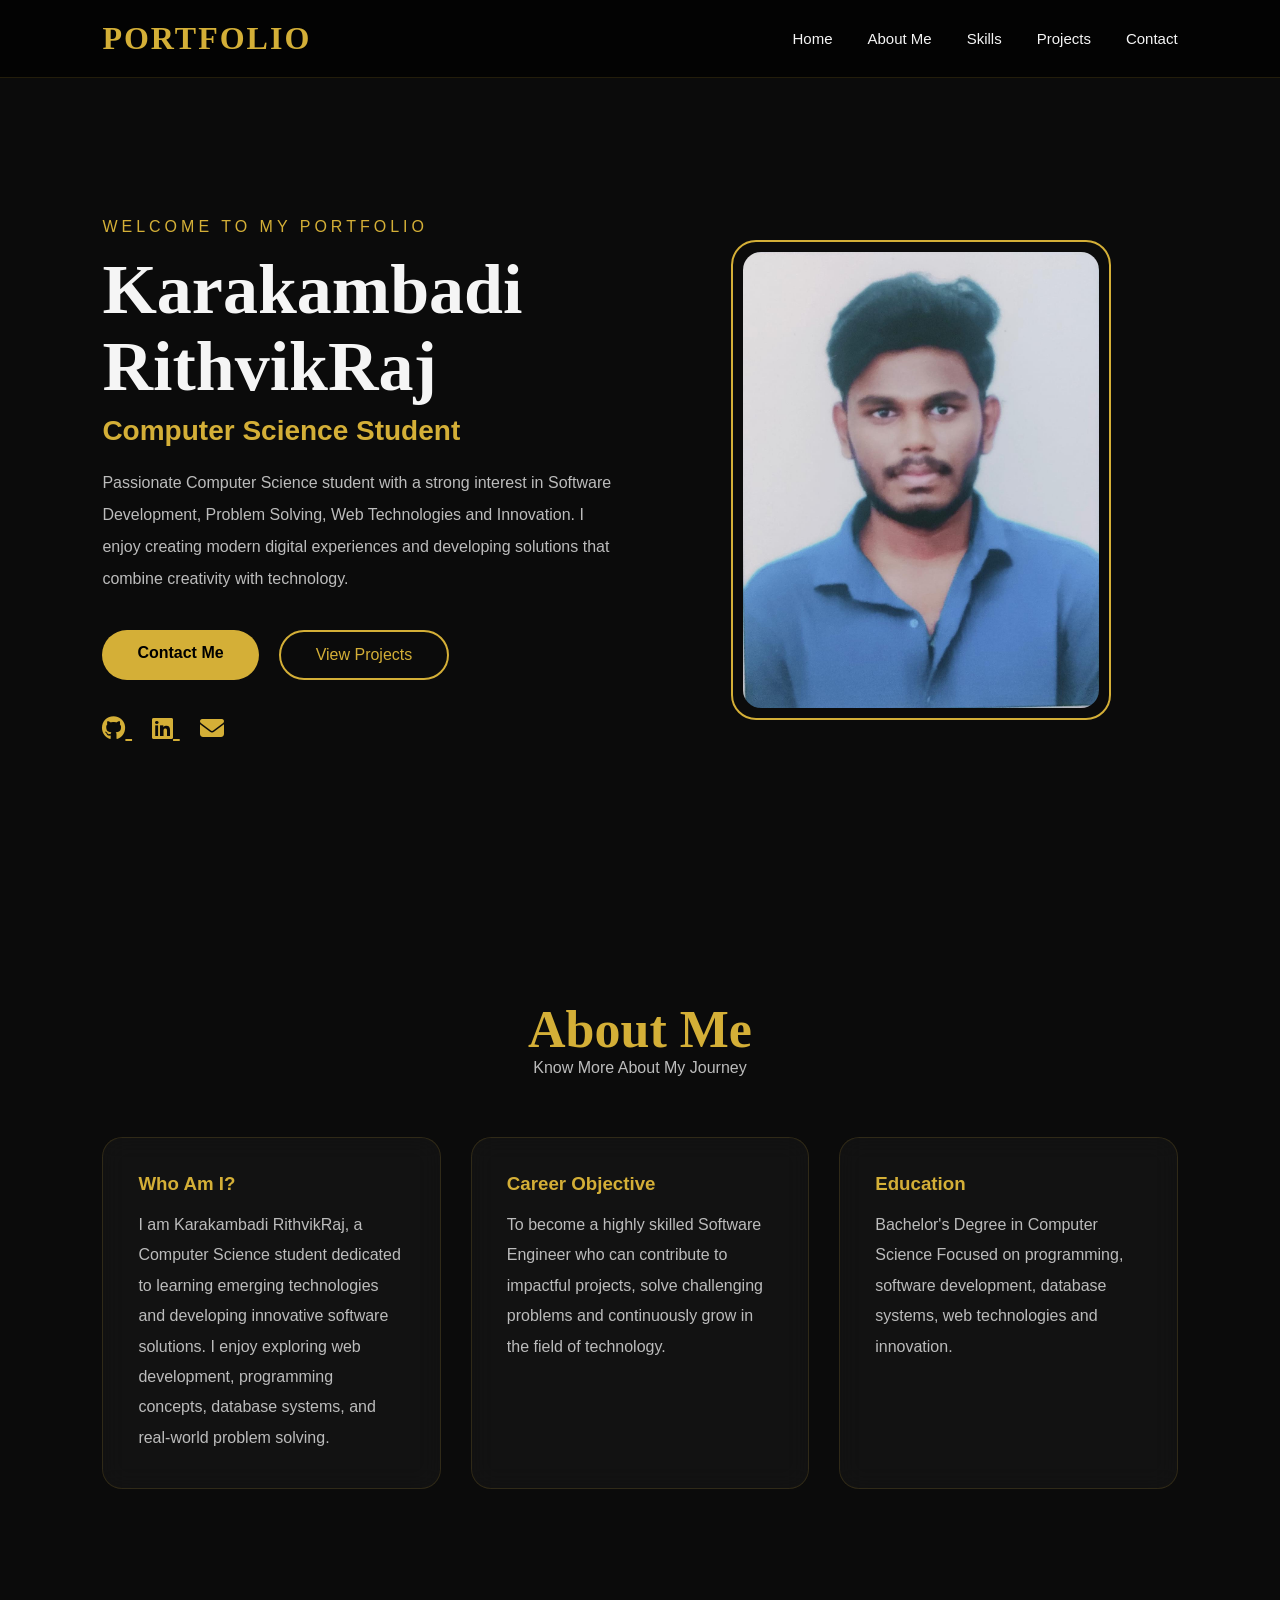
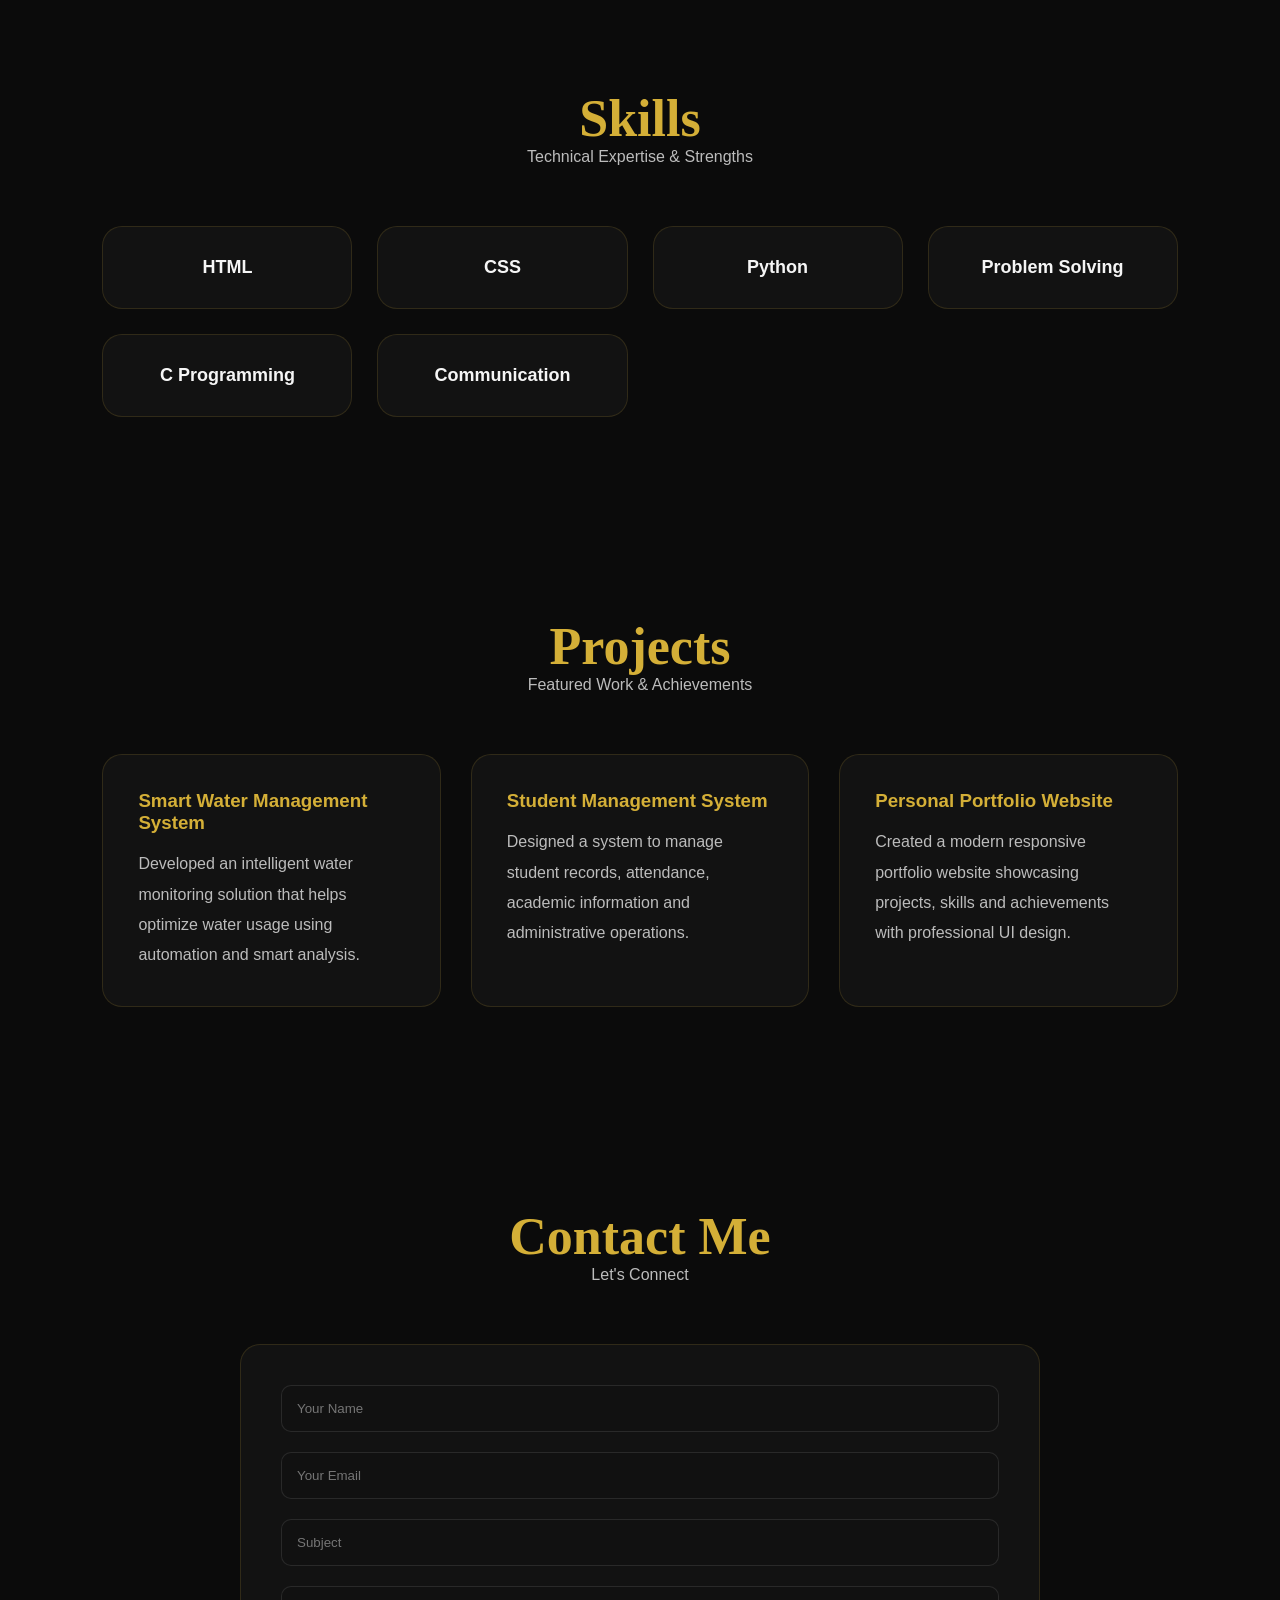
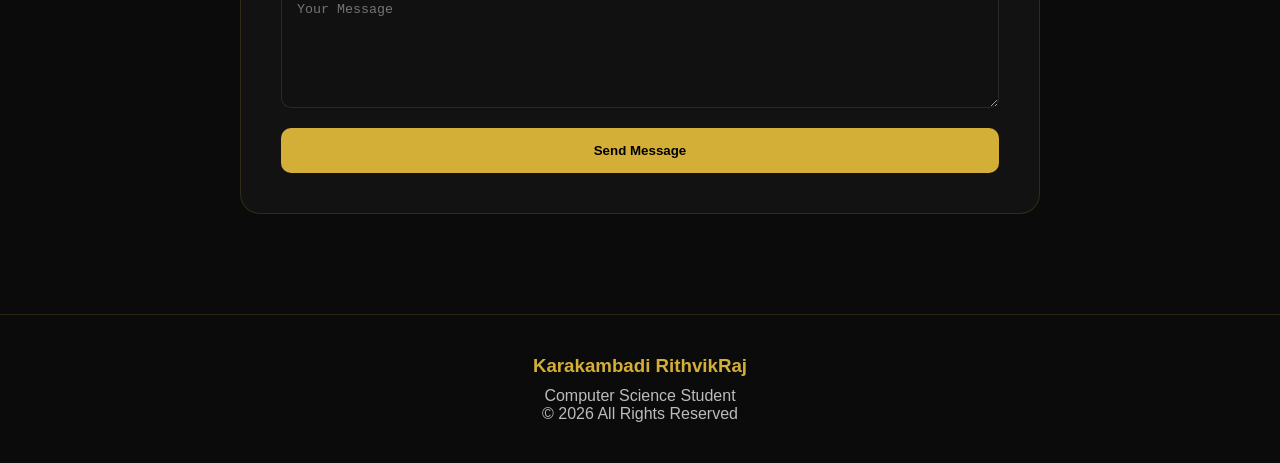
==== commit c831f0e0: "Update index.html" ====
--- a/index.html
+++ b/index.html
@@ -6,7 +6,7 @@
 
 <title>Karakambadi RithvikRaj | Portfolio</title>
 
-<link rel="stylesheet" href="style1.css">
+<link rel="stylesheet" href="style.css">
 
 <link href="https://fonts.googleapis.com/css2?family=Cormorant+Garamond:wght@400;500;600;700&family=Poppins:wght@300;400;500;600&display=swap" rel="stylesheet">
 
@@ -372,4 +372,4 @@
 </footer>
 
 </body>
-</html>+</html>
--- a/style.css
+++ b/style.css
@@ -0,0 +1,459 @@
+:root{
+    --bg:#0b0b0b;
+    --card:#121212;
+    --gold:#D4AF37;
+    --gold-light:#f4d97b;
+    --text:#f5f5f5;
+    --secondary:#bcbcbc;
+    --border:rgba(212,175,55,0.15);
+}
+
+*{
+    margin:0;
+    padding:0;
+    box-sizing:border-box;
+    scroll-behavior:smooth;
+}
+
+body{
+    font-family:'Poppins',sans-serif;
+    background:var(--bg);
+    color:var(--text);
+    overflow-x:hidden;
+    position:relative;
+}
+.navbar{
+    position:fixed;
+    top:0;
+    left:0;
+    width:100%;
+    padding:20px 8%;
+    display:flex;
+    justify-content:space-between;
+    align-items:center;
+
+    background:rgba(0,0,0,0.65);
+    backdrop-filter:blur(15px);
+
+    border-bottom:1px solid var(--border);
+
+    z-index:1000;
+}
+
+.logo{
+    font-family:'Cormorant Garamond',serif;
+    font-size:32px;
+    font-weight:700;
+    letter-spacing:2px;
+    color:var(--gold);
+}
+
+.nav-links{
+    display:flex;
+    list-style:none;
+    gap:35px;
+}
+
+.nav-links a{
+    color:var(--text);
+    text-decoration:none;
+    font-size:15px;
+    position:relative;
+    transition:.4s;
+}
+
+.nav-links a::after{
+    content:'';
+    position:absolute;
+    width:0%;
+    height:2px;
+    left:0;
+    bottom:-6px;
+    background:var(--gold);
+    transition:.4s;
+}
+
+.nav-links a:hover{
+    color:var(--gold);
+}
+
+.nav-links a:hover::after{
+    width:100%;
+}
+
+.hero{
+    min-height:100vh;
+    display:flex;
+    justify-content:space-between;
+    align-items:center;
+    gap:50px;
+    padding:140px 8% 80px;
+}
+
+.hero-content{
+    flex:1;
+    animation:slideLeft 1s ease;
+}
+
+.intro{
+    color:var(--gold);
+    letter-spacing:4px;
+    margin-bottom:15px;
+}
+
+.hero-content h1{
+    font-family:'Cormorant Garamond',serif;
+    font-size:70px;
+    line-height:1.1;
+    margin-bottom:10px;
+}
+
+.hero-content h2{
+    color:var(--gold);
+    font-size:28px;
+    margin-bottom:20px;
+}
+
+.hero-description{
+    color:var(--secondary);
+    line-height:2;
+    max-width:650px;
+}
+
+.hero-buttons{
+    margin-top:35px;
+    display:flex;
+    gap:20px;
+}
+
+.btn-primary{
+    text-decoration:none;
+    color:#000;
+    background:var(--gold);
+    padding:14px 35px;
+    border-radius:40px;
+    font-weight:600;
+    transition:.4s;
+}
+
+.btn-primary:hover{
+    transform:translateY(-6px);
+    box-shadow:0 10px 30px rgba(212,175,55,0.3);
+}
+
+.btn-outline{
+    text-decoration:none;
+    color:var(--gold);
+    border:2px solid var(--gold);
+    padding:14px 35px;
+    border-radius:40px;
+    transition:.4s;
+}
+
+.btn-outline:hover{
+    background:var(--gold);
+    color:#000;
+}
+
+.social-icons{
+    margin-top:35px;
+}
+
+.social-icons a{
+    color:var(--gold);
+    font-size:24px;
+    margin-right:20px;
+    transition:.4s;
+}
+
+.social-icons a:hover{
+    color:white;
+}
+
+
+.hero-image{
+    flex:1;
+    display:flex;
+    justify-content:center;
+    animation:slideRight 1s ease;
+}
+
+.image-frame{
+    width:380px;
+    height:480px;
+    padding:10px;
+
+    border:2px solid var(--gold);
+    border-radius:25px;
+
+    animation:imageFloat 5s ease-in-out infinite;
+}
+
+.image-frame img{
+    width:100%;
+    height:100%;
+    object-fit:cover;
+    border-radius:18px;
+}
+
+section{
+    padding:100px 8%;
+}
+
+.section-heading{
+    text-align:center;
+    margin-bottom:60px;
+}
+
+.section-heading h2{
+    font-family:'Cormorant Garamond',serif;
+    font-size:52px;
+    color:var(--gold);
+}
+
+.section-heading p{
+    color:var(--secondary);
+}
+
+.about-container{
+    display:grid;
+    grid-template-columns:repeat(auto-fit,minmax(300px,1fr));
+    gap:30px;
+}
+
+.about-card{
+    background:rgba(255,255,255,0.03);
+    backdrop-filter:blur(12px);
+
+    border:1px solid var(--border);
+
+    padding:35px;
+    border-radius:20px;
+
+    transition:.5s;
+}
+
+.about-card:hover{
+    transform:translateY(-12px);
+}
+
+.about-card h3{
+    color:var(--gold);
+    margin-bottom:15px;
+}
+
+.about-card p{
+    color:var(--secondary);
+    line-height:1.9;
+}
+.skills-grid{
+    display:grid;
+    grid-template-columns:repeat(auto-fit,minmax(220px,1fr));
+    gap:25px;
+}
+
+.skill-card{
+    background:rgba(255,255,255,0.03);
+    border:1px solid var(--border);
+
+    padding:30px;
+    text-align:center;
+
+    border-radius:20px;
+
+    font-size:18px;
+    font-weight:600;
+
+    transition:.4s;
+}
+
+.skill-card:hover{
+    background:var(--gold);
+    color:#000;
+    transform:translateY(-10px);
+}
+
+
+.projects-grid{
+    display:grid;
+    grid-template-columns:repeat(auto-fit,minmax(320px,1fr));
+    gap:30px;
+}
+
+.project-card{
+    background:rgba(255,255,255,0.03);
+    border:1px solid var(--border);
+
+    padding:35px;
+    border-radius:20px;
+
+    transition:.5s;
+}
+
+.project-card:hover{
+    transform:translateY(-12px);
+    box-shadow:0 20px 50px rgba(212,175,55,0.15);
+}
+
+.project-card h3{
+    color:var(--gold);
+    margin-bottom:15px;
+}
+
+.project-card p{
+    color:var(--secondary);
+    line-height:1.9;
+}
+
+
+.contact-container{
+    max-width:800px;
+    margin:auto;
+}
+
+form{
+    background:rgba(255,255,255,0.03);
+    border:1px solid var(--border);
+
+    padding:40px;
+    border-radius:20px;
+
+    display:flex;
+    flex-direction:column;
+    gap:20px;
+}
+
+input,
+textarea{
+    background:#111;
+    border:1px solid rgba(255,255,255,0.1);
+
+    color:white;
+
+    padding:15px;
+    border-radius:10px;
+
+    outline:none;
+}
+
+button{
+    padding:15px;
+    border:none;
+
+    background:var(--gold);
+
+    color:#000;
+    font-weight:600;
+
+    border-radius:10px;
+    cursor:pointer;
+
+    transition:.4s;
+}
+
+button:hover{
+    transform:translateY(-5px);
+}
+
+
+footer{
+    text-align:center;
+    padding:40px 20px;
+    border-top:1px solid var(--border);
+}
+
+footer h3{
+    color:var(--gold);
+    margin-bottom:10px;
+}
+
+footer p{
+    color:var(--secondary);
+}
+
+@keyframes slideLeft{
+    from{
+        opacity:0;
+        transform:translateX(-80px);
+    }
+    to{
+        opacity:1;
+        transform:translateX(0);
+    }
+}
+
+@keyframes slideRight{
+    from{
+        opacity:0;
+        transform:translateX(80px);
+    }
+    to{
+        opacity:1;
+        transform:translateX(0);
+    }
+}
+
+@keyframes imageFloat{
+    0%{
+        transform:translateY(0);
+    }
+    50%{
+        transform:translateY(-20px);
+    }
+    100%{
+        transform:translateY(0);
+    }
+}
+@media(max-width:992px){
+
+.hero{
+    flex-direction:column-reverse;
+    text-align:center;
+}
+
+.hero-buttons{
+    justify-content:center;
+}
+
+.social-icons{
+    text-align:center;
+}
+
+.hero-content h1{
+    font-size:50px;
+}
+
+.image-frame{
+    width:300px;
+    height:380px;
+}
+
+.navbar{
+    flex-direction:column;
+    gap:15px;
+}
+
+.nav-links{
+    gap:20px;
+    flex-wrap:wrap;
+    justify-content:center;
+}
+
+}
+
+@media(max-width:600px){
+
+.hero-content h1{
+    font-size:40px;
+}
+
+.section-heading h2{
+    font-size:38px;
+}
+
+.image-frame{
+    width:260px;
+    height:330px;
+}
+
+}
